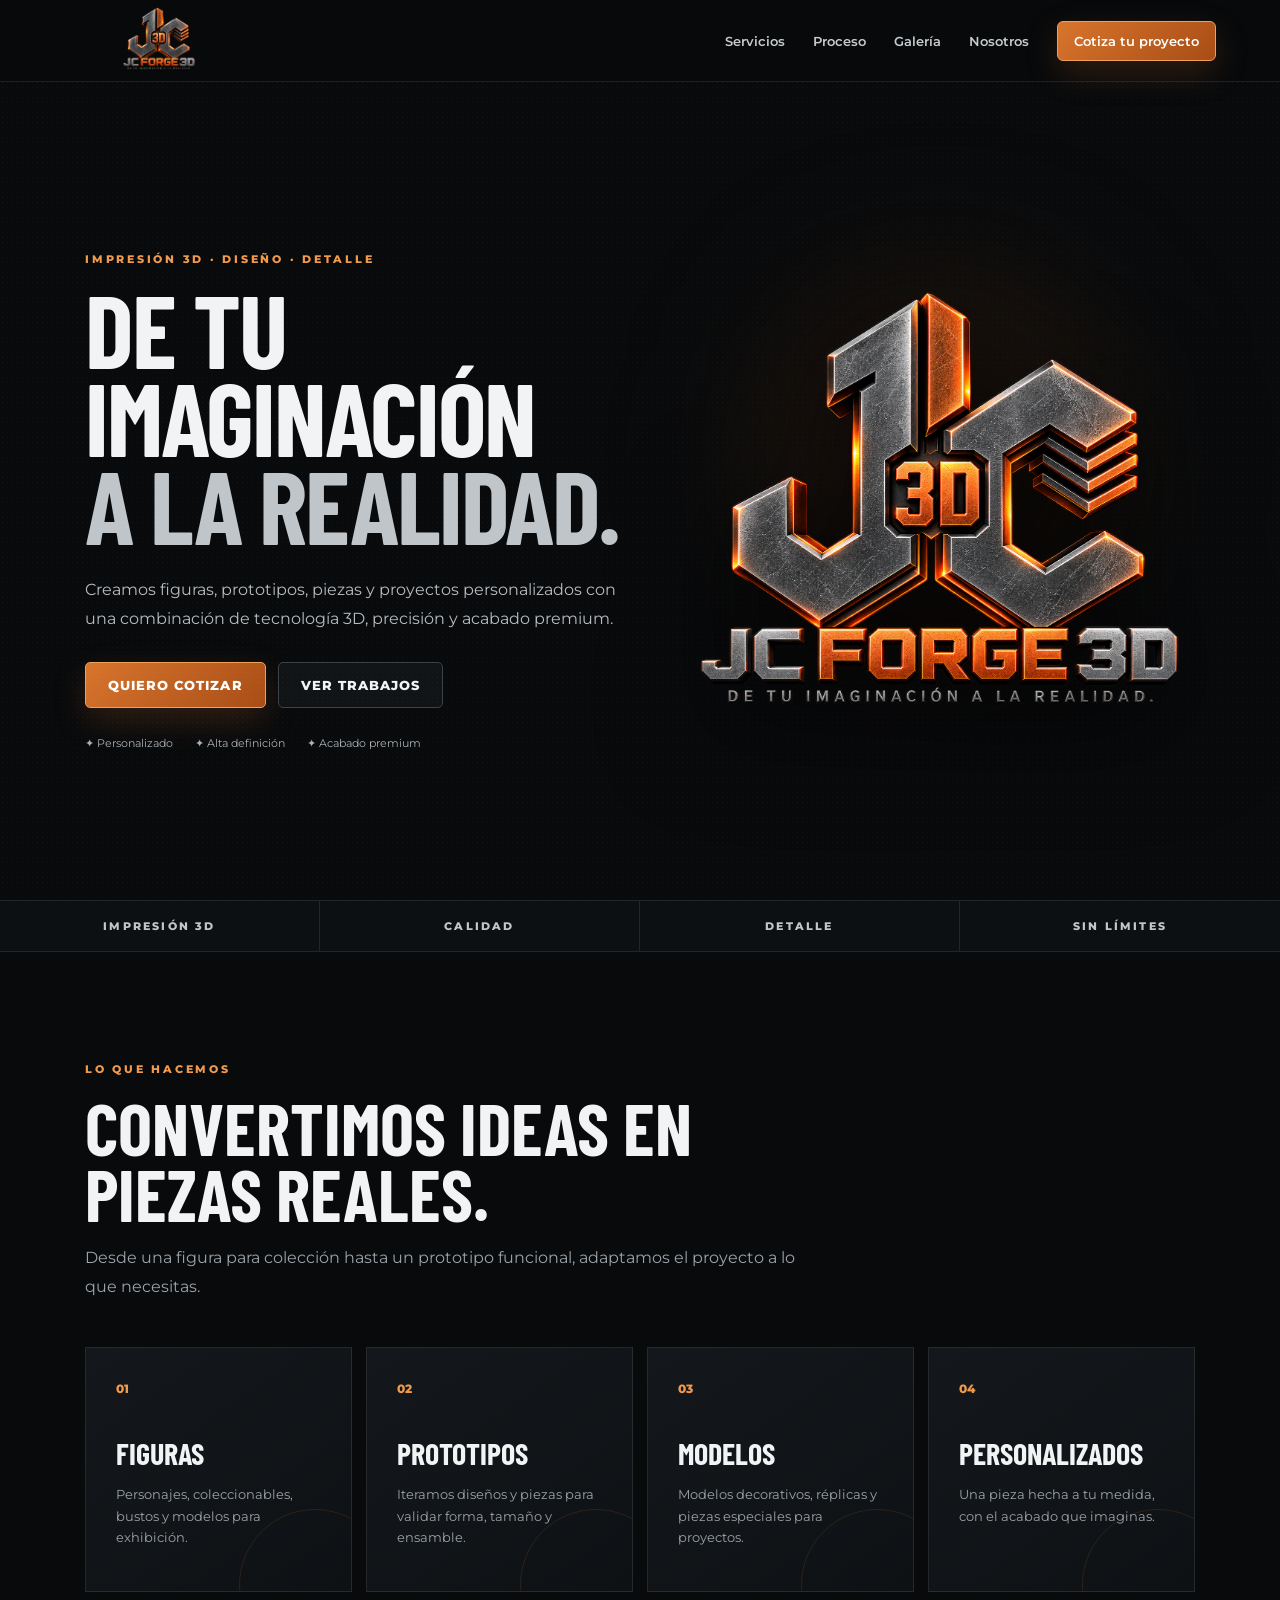
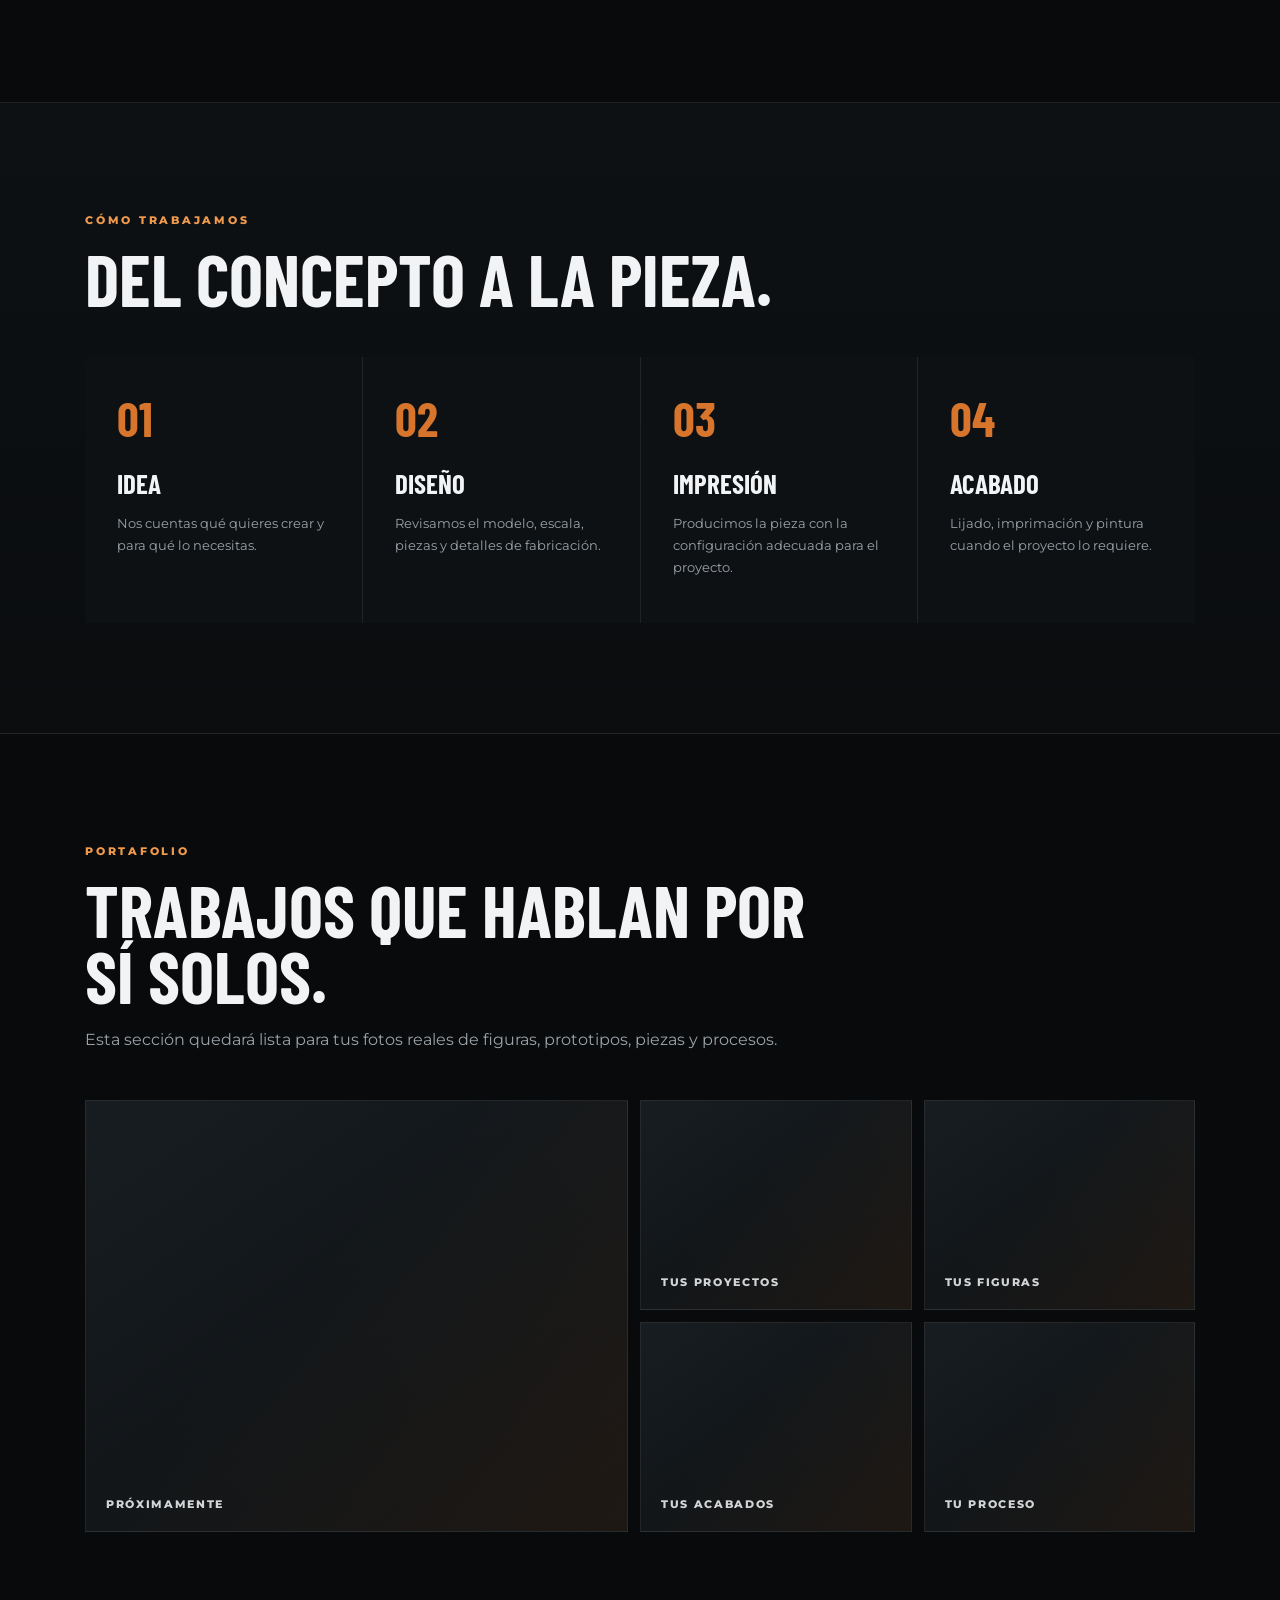
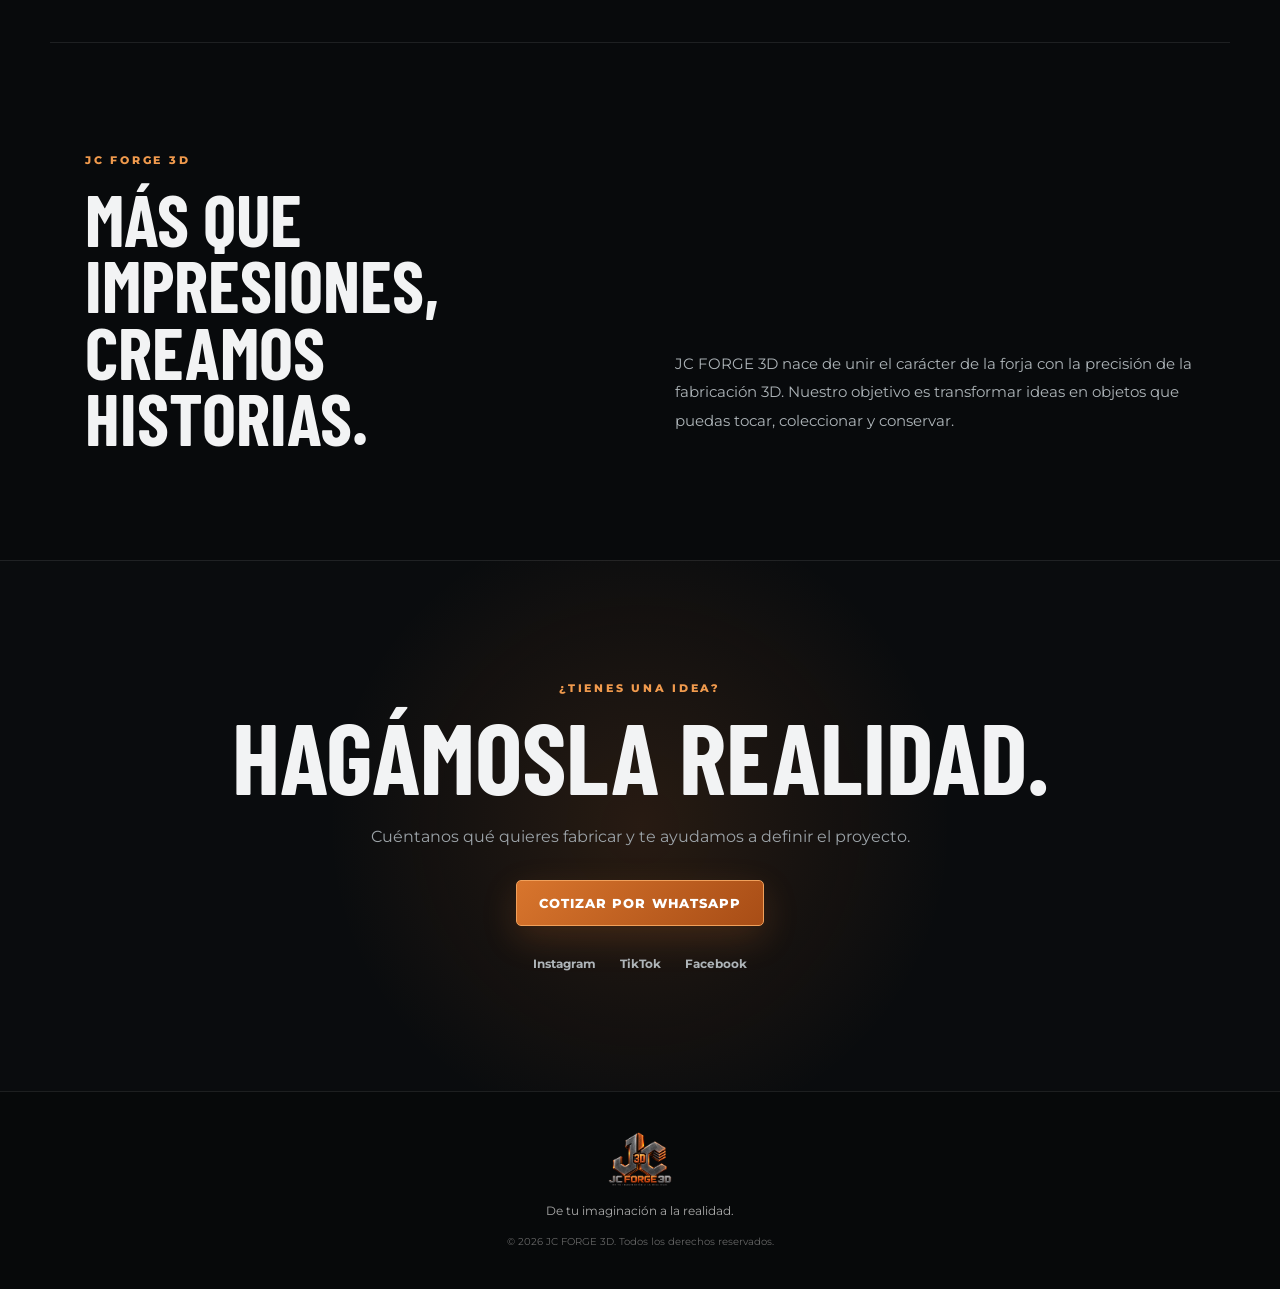
==== index.html @ 0292ce36 "Add files via upload" ====
<!doctype html>
<html lang="es">
<head>
  <meta charset="utf-8">
  <meta name="viewport" content="width=device-width, initial-scale=1">
  <meta name="description" content="JC FORGE 3D — De tu imaginación a la realidad. Impresión 3D, figuras, prototipos y piezas personalizadas.">
  <meta name="theme-color" content="#0b0d0f">
  <title>JC FORGE 3D | De tu imaginación a la realidad</title>
  <link rel="icon" href="assets/logo.png">
  <link rel="stylesheet" href="styles.css">
</head>
<body>
  <header class="nav">
    <a class="brand" href="#inicio" aria-label="JC FORGE 3D">
      <img src="assets/logo.png" alt="JC FORGE 3D">
    </a>
    <button class="menu" aria-label="Abrir menú">☰</button>
    <nav>
      <a href="#servicios">Servicios</a>
      <a href="#proceso">Proceso</a>
      <a href="#galeria">Galería</a>
      <a href="#nosotros">Nosotros</a>
      <a class="nav-cta" href="#contacto">Cotiza tu proyecto</a>
    </nav>
  </header>

  <main id="inicio">
    <section class="hero">
      <div class="hero-copy">
        <p class="eyebrow">IMPRESIÓN 3D · DISEÑO · DETALLE</p>
        <h1>De tu imaginación<br><span>a la realidad.</span></h1>
        <p class="lead">Creamos figuras, prototipos, piezas y proyectos personalizados con una combinación de tecnología 3D, precisión y acabado premium.</p>
        <div class="actions">
          <a class="btn primary" href="#contacto">Quiero cotizar</a>
          <a class="btn ghost" href="#galeria">Ver trabajos</a>
        </div>
        <div class="hero-points">
          <span>✦ Personalizado</span>
          <span>✦ Alta definición</span>
          <span>✦ Acabado premium</span>
        </div>
      </div>
      <div class="hero-mark">
        <div class="glow"></div>
        <img src="assets/logo.png" alt="Emblema JC FORGE 3D">
      </div>
    </section>

    <section class="strip">
      <div>IMPRESIÓN 3D</div><div>CALIDAD</div><div>DETALLE</div><div>SIN LÍMITES</div>
    </section>

    <section id="servicios" class="section">
      <div class="section-head">
        <p class="eyebrow">LO QUE HACEMOS</p>
        <h2>Convertimos ideas en piezas reales.</h2>
        <p>Desde una figura para colección hasta un prototipo funcional, adaptamos el proyecto a lo que necesitas.</p>
      </div>
      <div class="cards">
        <article class="card"><span class="num">01</span><h3>Figuras</h3><p>Personajes, coleccionables, bustos y modelos para exhibición.</p></article>
        <article class="card"><span class="num">02</span><h3>Prototipos</h3><p>Iteramos diseños y piezas para validar forma, tamaño y ensamble.</p></article>
        <article class="card"><span class="num">03</span><h3>Modelos</h3><p>Modelos decorativos, réplicas y piezas especiales para proyectos.</p></article>
        <article class="card"><span class="num">04</span><h3>Personalizados</h3><p>Una pieza hecha a tu medida, con el acabado que imaginas.</p></article>
      </div>
    </section>

    <section id="proceso" class="section dark">
      <div class="section-head">
        <p class="eyebrow">CÓMO TRABAJAMOS</p>
        <h2>Del concepto a la pieza.</h2>
      </div>
      <div class="steps">
        <div class="step"><b>01</b><h3>Idea</h3><p>Nos cuentas qué quieres crear y para qué lo necesitas.</p></div>
        <div class="step"><b>02</b><h3>Diseño</h3><p>Revisamos el modelo, escala, piezas y detalles de fabricación.</p></div>
        <div class="step"><b>03</b><h3>Impresión</h3><p>Producimos la pieza con la configuración adecuada para el proyecto.</p></div>
        <div class="step"><b>04</b><h3>Acabado</h3><p>Lijado, imprimación y pintura cuando el proyecto lo requiere.</p></div>
      </div>
    </section>

    <section id="galeria" class="section">
      <div class="section-head">
        <p class="eyebrow">PORTAFOLIO</p>
        <h2>Trabajos que hablan por sí solos.</h2>
        <p>Esta sección quedará lista para tus fotos reales de figuras, prototipos, piezas y procesos.</p>
      </div>
      <div class="gallery">
        <div class="gallery-item big"><span>PRÓXIMAMENTE</span></div>
        <div class="gallery-item"><span>TUS PROYECTOS</span></div>
        <div class="gallery-item"><span>TUS FIGURAS</span></div>
        <div class="gallery-item"><span>TUS ACABADOS</span></div>
        <div class="gallery-item"><span>TU PROCESO</span></div>
      </div>
    </section>

    <section id="nosotros" class="section about">
      <div>
        <p class="eyebrow">JC FORGE 3D</p>
        <h2>Más que impresiones,<br>creamos historias.</h2>
      </div>
      <p>JC FORGE 3D nace de unir el carácter de la forja con la precisión de la fabricación 3D. Nuestro objetivo es transformar ideas en objetos que puedas tocar, coleccionar y conservar.</p>
    </section>

    <section id="contacto" class="cta">
      <p class="eyebrow">¿TIENES UNA IDEA?</p>
      <h2>Hagámosla realidad.</h2>
      <p>Cuéntanos qué quieres fabricar y te ayudamos a definir el proyecto.</p>
      <a class="btn primary" href="https://wa.me/57XXXXXXXXXX?text=Hola%20JC%20FORGE%203D,%20quiero%20cotizar%20un%20proyecto." target="_blank" rel="noopener">Cotizar por WhatsApp</a>
      <div class="socials">
        <a href="#" aria-label="Instagram">Instagram</a>
        <a href="#" aria-label="TikTok">TikTok</a>
        <a href="#" aria-label="Facebook">Facebook</a>
      </div>
    </section>
  </main>

  <footer>
    <img src="assets/logo.png" alt="JC FORGE 3D">
    <p>De tu imaginación a la realidad.</p>
    <small>© 2026 JC FORGE 3D. Todos los derechos reservados.</small>
  </footer>

  <script src="script.js"></script>
</body>
</html>
---- styles.css ----
@import url('https://fonts.googleapis.com/css2?family=Barlow+Condensed:wght@500;600;700&family=Montserrat:wght@400;500;600;700;800&display=swap');

:root{
  --bg:#080a0c; --panel:#101316; --panel2:#15191d; --text:#f2f3f4;
  --muted:#9ca3a8; --copper:#d8752d; --copper2:#f09a4d; --silver:#bfc5c9;
  --line:rgba(255,255,255,.09); --max:1180px;
}
*{box-sizing:border-box} html{scroll-behavior:smooth}
body{margin:0;background:var(--bg);color:var(--text);font-family:Montserrat,Arial,sans-serif}
body:before{content:"";position:fixed;inset:0;pointer-events:none;opacity:.035;background-image:radial-gradient(#fff .6px,transparent .6px);background-size:5px 5px}
a{color:inherit;text-decoration:none}
.nav{height:82px;display:flex;align-items:center;justify-content:space-between;padding:0 5vw;border-bottom:1px solid var(--line);background:rgba(8,10,12,.82);backdrop-filter:blur(14px);position:sticky;top:0;z-index:10}
.brand img{width:190px;height:64px;object-fit:contain}
.nav nav{display:flex;align-items:center;gap:28px;font-size:13px;font-weight:600}
.nav nav a:not(.nav-cta){color:#c7cbce}.nav nav a:hover{color:#fff}
.nav-cta,.btn.primary{background:linear-gradient(135deg,var(--copper),#a84d16);border:1px solid #f0a05b;color:#fff;box-shadow:0 12px 35px rgba(216,117,45,.2)}
.nav-cta{padding:11px 16px;border-radius:6px}
.menu{display:none;background:none;border:0;color:#fff;font-size:25px}

.hero{min-height:calc(100vh - 82px);max-width:var(--max);margin:auto;padding:90px 35px 70px;display:grid;grid-template-columns:1.05fr .95fr;align-items:center;gap:35px}
.eyebrow{font-size:11px;letter-spacing:.25em;font-weight:800;color:var(--copper2);margin:0 0 18px}
h1,h2,h3{font-family:"Barlow Condensed",Arial,sans-serif;text-transform:uppercase;margin:0}
h1{font-size:clamp(60px,8vw,108px);line-height:.86;letter-spacing:-.02em}
h1 span{color:var(--silver)}
.lead{color:#b6bdc1;line-height:1.8;max-width:650px;margin:28px 0}
.actions{display:flex;gap:12px;flex-wrap:wrap}.btn{display:inline-flex;align-items:center;justify-content:center;padding:14px 22px;border-radius:5px;font-size:13px;font-weight:800;text-transform:uppercase;letter-spacing:.08em}
.btn.ghost{border:1px solid #3b4247;background:#111417}.btn.ghost:hover{border-color:#777}
.hero-points{display:flex;gap:22px;flex-wrap:wrap;color:#aab0b4;font-size:11px;margin-top:28px}
.hero-mark{display:flex;justify-content:center;position:relative}.hero-mark img{width:min(520px,100%);filter:drop-shadow(0 25px 55px rgba(0,0,0,.8));position:relative;z-index:1}.glow{position:absolute;width:330px;height:330px;background:rgba(216,117,45,.15);filter:blur(90px);border-radius:50%}

.strip{border-top:1px solid var(--line);border-bottom:1px solid var(--line);display:grid;grid-template-columns:repeat(4,1fr);background:#0d1012}
.strip div{text-align:center;padding:18px 8px;font-size:11px;letter-spacing:.2em;font-weight:800;color:#c1c6c9;border-right:1px solid var(--line)}.strip div:last-child{border:0}

.section{max-width:var(--max);margin:auto;padding:110px 35px}.section.dark{max-width:none;background:linear-gradient(180deg,#0e1114,#0a0c0e);border-top:1px solid var(--line);border-bottom:1px solid var(--line);padding-left:max(35px,calc((100vw - 1110px)/2));padding-right:max(35px,calc((100vw - 1110px)/2))}
.section-head{max-width:720px;margin-bottom:45px}.section-head h2,.about h2{font-size:clamp(44px,6vw,72px);line-height:.92}.section-head>p:last-child{color:var(--muted);line-height:1.8;margin-top:18px}
.cards{display:grid;grid-template-columns:repeat(4,1fr);gap:14px}.card{background:linear-gradient(145deg,#14181c,#0e1114);border:1px solid var(--line);padding:30px;min-height:220px;position:relative;overflow:hidden}.card:after{content:"";position:absolute;right:-40px;bottom:-70px;width:150px;height:150px;border-radius:50%;border:1px solid rgba(216,117,45,.15)}.num{color:var(--copper2);font-size:12px;font-weight:800}.card h3{font-size:30px;margin:38px 0 10px}.card p{color:var(--muted);line-height:1.65;font-size:13px}

.steps{display:grid;grid-template-columns:repeat(4,1fr);gap:1px;background:var(--line)}.step{background:#0e1114;padding:32px;min-height:220px}.step b{font-family:"Barlow Condensed";font-size:48px;color:var(--copper)}.step h3{font-size:27px;margin:20px 0 8px}.step p{color:var(--muted);font-size:13px;line-height:1.7}

.gallery{display:grid;grid-template-columns:2fr 1fr 1fr;grid-auto-rows:210px;gap:12px}.gallery-item{background:linear-gradient(145deg,#181d21,#0c0f11);border:1px solid var(--line);display:flex;align-items:flex-end;padding:20px;position:relative;overflow:hidden}.gallery-item:before{content:"";position:absolute;inset:0;background:linear-gradient(135deg,transparent 40%,rgba(216,117,45,.09));}.gallery-item span{position:relative;font-size:11px;font-weight:800;letter-spacing:.15em;color:#d1d5d7}.gallery-item.big{grid-row:span 2}

.about{display:grid;grid-template-columns:1fr 1fr;gap:70px;align-items:end;border-top:1px solid var(--line)}.about>p{color:#adb4b8;line-height:1.9;font-size:15px}

.cta{text-align:center;padding:120px 25px;background:radial-gradient(circle at center,rgba(216,117,45,.14),transparent 45%),#0a0c0e;border-top:1px solid var(--line)}.cta h2{font-size:clamp(60px,8vw,100px);line-height:.85}.cta>p:not(.eyebrow){color:var(--muted);margin:25px auto 30px;max-width:620px;line-height:1.7}.socials{display:flex;justify-content:center;gap:24px;margin-top:30px;color:#aeb4b8;font-size:12px;font-weight:700}.socials a:hover{color:var(--copper2)}

footer{padding:40px 25px;text-align:center;border-top:1px solid var(--line);background:#07090a}footer img{width:180px;height:55px;object-fit:contain}footer p{color:#aaa;font-size:12px}footer small{color:#666;font-size:10px}

@media(max-width:850px){
  .nav{height:70px}.brand img{width:155px}.menu{display:block}.nav nav{display:none;position:absolute;top:70px;left:0;right:0;padding:20px;background:#0b0d0f;flex-direction:column;border-bottom:1px solid var(--line)}.nav nav.open{display:flex}
  .hero{grid-template-columns:1fr;padding-top:65px}.hero-mark{order:-1}.hero-mark img{width:320px}
  .cards,.steps{grid-template-columns:1fr 1fr}.gallery{grid-template-columns:1fr 1fr}.gallery-item.big{grid-row:span 1}
  .about{grid-template-columns:1fr;gap:30px}
}
@media(max-width:520px){
  .hero,.section{padding-left:20px;padding-right:20px}.hero{padding-top:45px}.hero-mark img{width:250px}h1{font-size:57px}.cards,.steps,.gallery{grid-template-columns:1fr}.strip{grid-template-columns:1fr 1fr}.strip div:nth-child(2){border-right:0}.strip div:nth-child(3),.strip div:nth-child(4){border-top:1px solid var(--line)}.gallery{grid-auto-rows:170px}
}
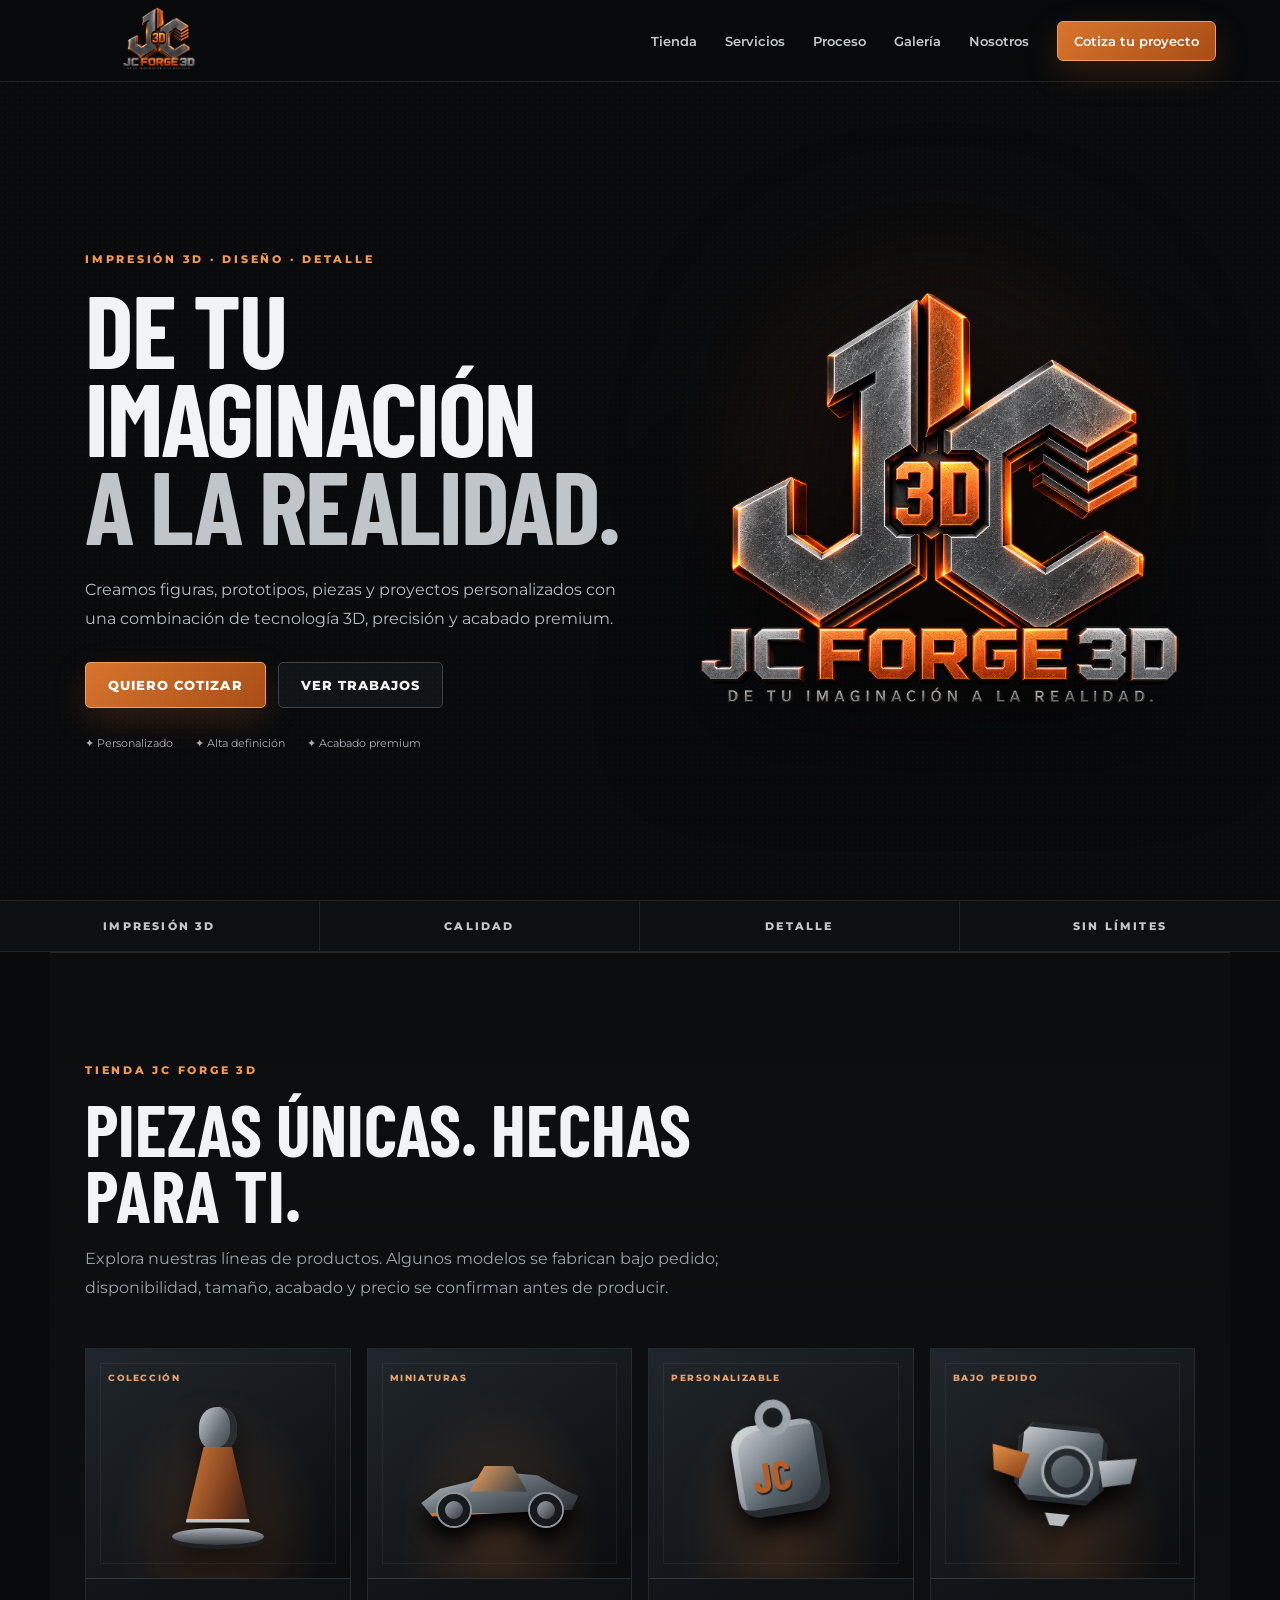
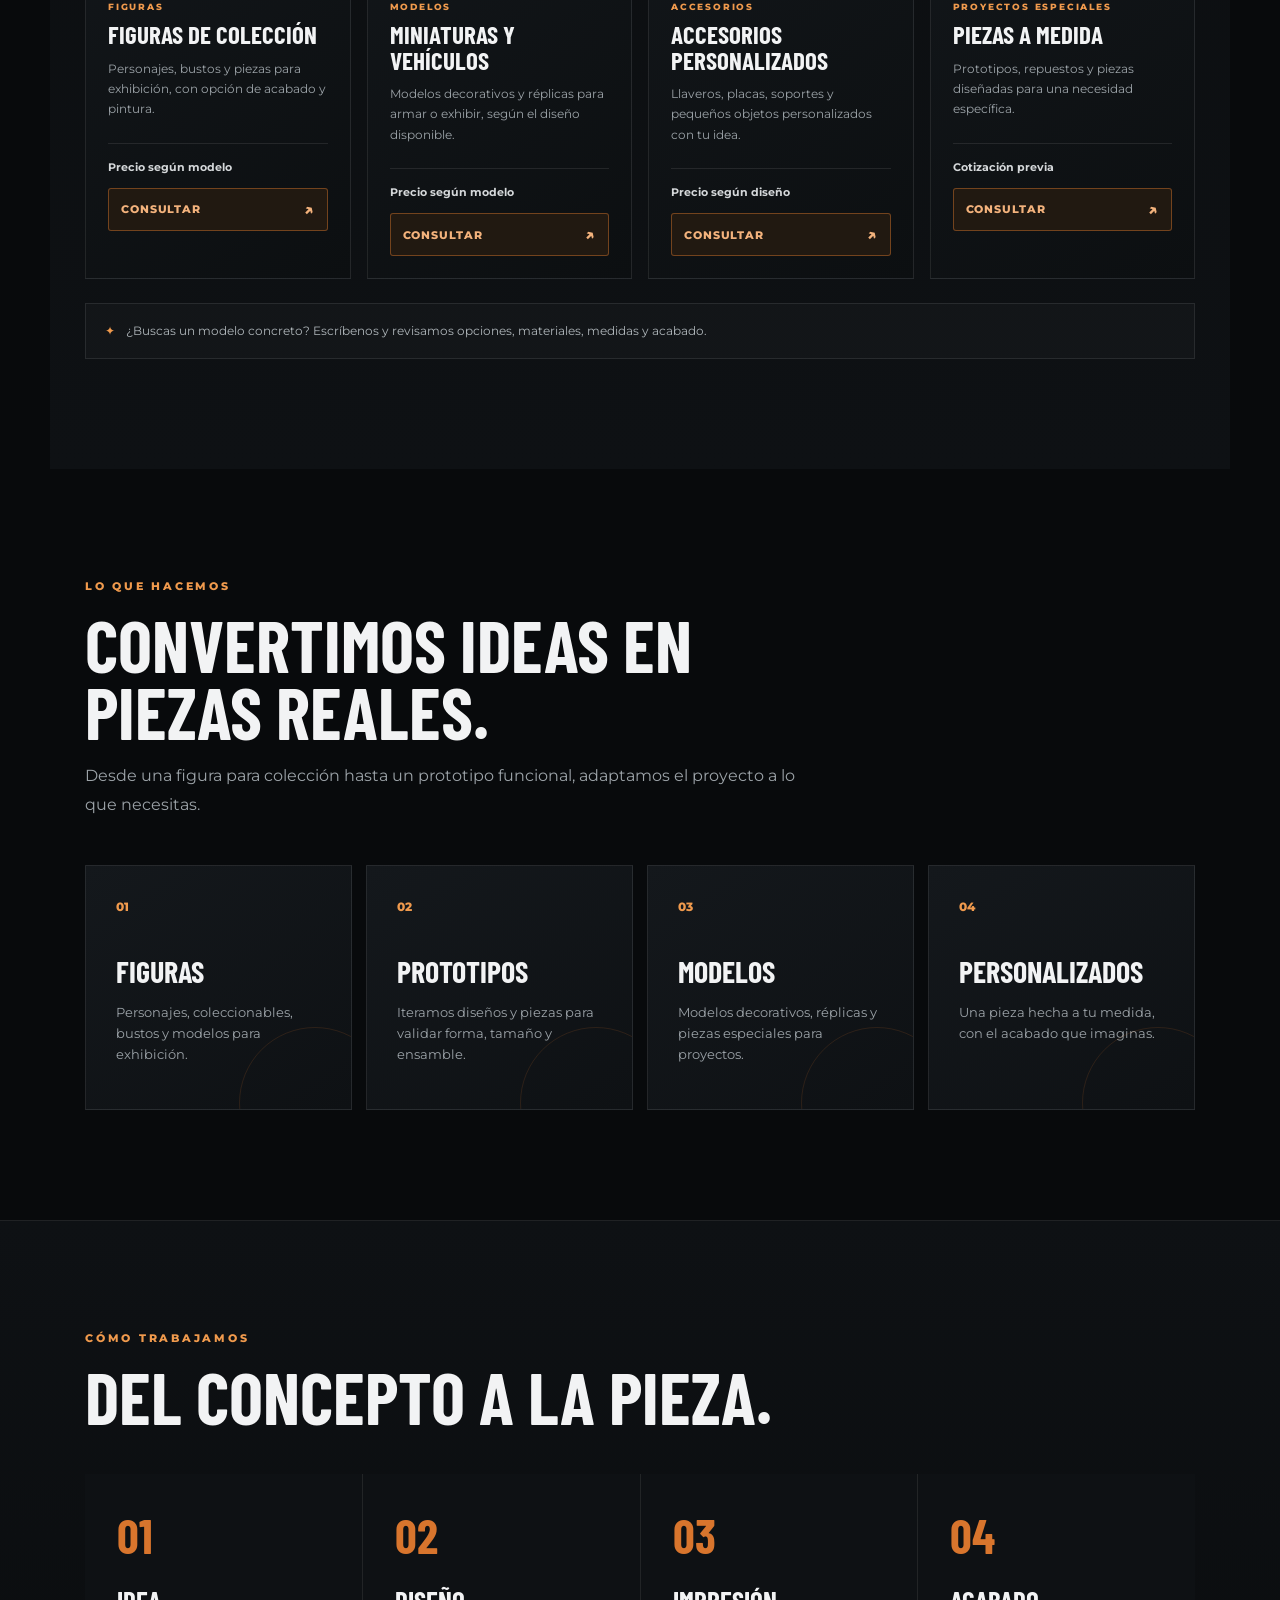
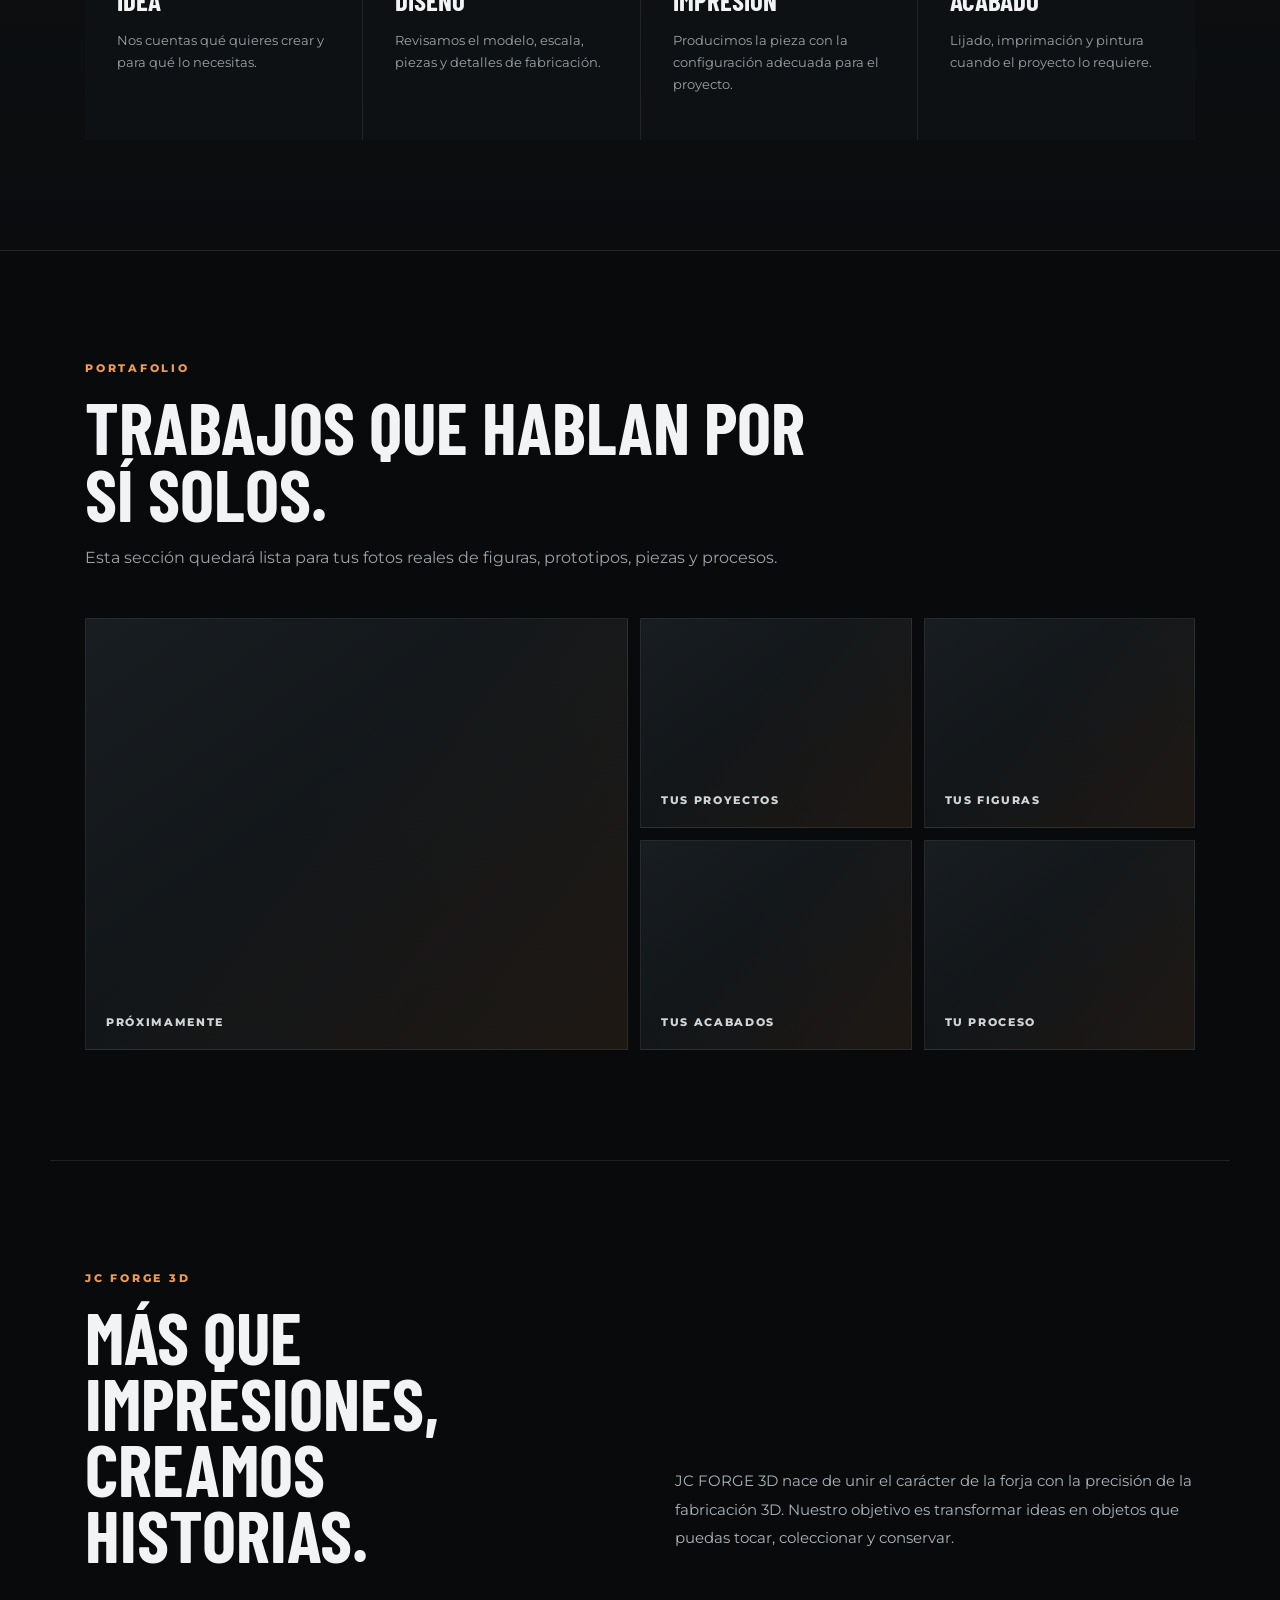
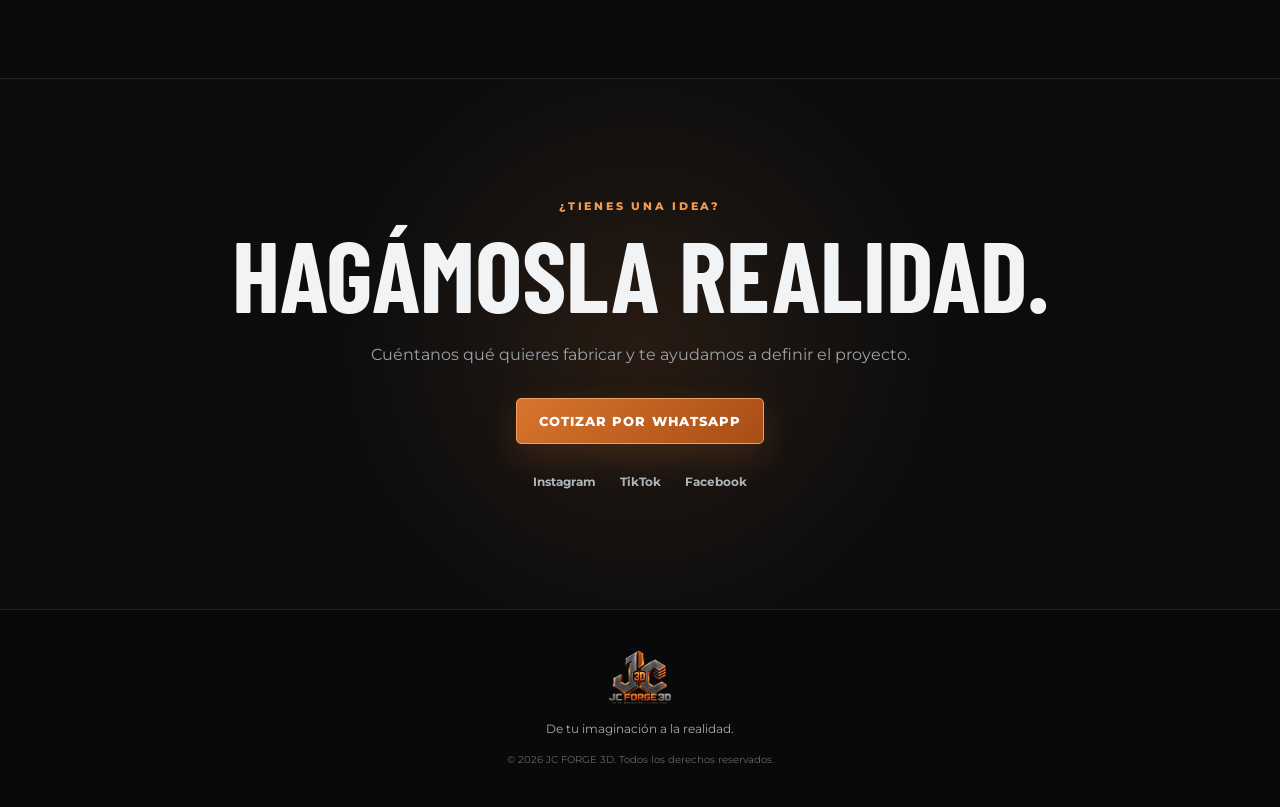
==== commit 98886839: "Add files via upload" ====
--- a/index.html
+++ b/index.html
@@ -16,6 +16,7 @@
     </a>
     <button class="menu" aria-label="Abrir menú">☰</button>
     <nav>
+      <a href="#tienda">Tienda</a>
       <a href="#servicios">Servicios</a>
       <a href="#proceso">Proceso</a>
       <a href="#galeria">Galería</a>
@@ -48,6 +49,33 @@
 
     <section class="strip">
       <div>IMPRESIÓN 3D</div><div>CALIDAD</div><div>DETALLE</div><div>SIN LÍMITES</div>
+    </section>
+
+    <section id="tienda" class="section shop-section">
+      <div class="section-head">
+        <p class="eyebrow">TIENDA JC FORGE 3D</p>
+        <h2>Piezas únicas. Hechas para ti.</h2>
+        <p>Explora nuestras líneas de productos. Algunos modelos se fabrican bajo pedido; disponibilidad, tamaño, acabado y precio se confirman antes de producir.</p>
+      </div>
+      <div class="shop-grid">
+        <article class="product-card">
+          <div class="product-art art-figure" role="img" aria-label="Ilustración decorativa de una figura coleccionable"><span class="art-tag">COLECCIÓN</span><div class="figure-shape"><i></i></div></div>
+          <div class="product-info"><p class="product-category">FIGURAS</p><h3>Figuras de colección</h3><p>Personajes, bustos y piezas para exhibición, con opción de acabado y pintura.</p><div class="product-bottom"><span class="price-label">Precio según modelo</span><a class="product-cta" href="#contacto" data-product="Figuras de colección">Consultar <span>↗</span></a></div></div>
+        </article>
+        <article class="product-card">
+          <div class="product-art art-vehicle" role="img" aria-label="Ilustración decorativa de una miniatura de vehículo"><span class="art-tag">MINIATURAS</span><div class="vehicle-shape"><i></i><b></b></div></div>
+          <div class="product-info"><p class="product-category">MODELOS</p><h3>Miniaturas y vehículos</h3><p>Modelos decorativos y réplicas para armar o exhibir, según el diseño disponible.</p><div class="product-bottom"><span class="price-label">Precio según modelo</span><a class="product-cta" href="#contacto" data-product="Miniaturas y vehículos">Consultar <span>↗</span></a></div></div>
+        </article>
+        <article class="product-card">
+          <div class="product-art art-accessory" role="img" aria-label="Ilustración decorativa de accesorios impresos en 3D"><span class="art-tag">PERSONALIZABLE</span><div class="accessory-shape"><i></i><b></b></div></div>
+          <div class="product-info"><p class="product-category">ACCESORIOS</p><h3>Accesorios personalizados</h3><p>Llaveros, placas, soportes y pequeños objetos personalizados con tu idea.</p><div class="product-bottom"><span class="price-label">Precio según diseño</span><a class="product-cta" href="#contacto" data-product="Accesorios personalizados">Consultar <span>↗</span></a></div></div>
+        </article>
+        <article class="product-card">
+          <div class="product-art art-custom" role="img" aria-label="Ilustración decorativa de una pieza técnica impresa en 3D"><span class="art-tag">BAJO PEDIDO</span><div class="custom-shape"><i></i><b></b><em></em></div></div>
+          <div class="product-info"><p class="product-category">PROYECTOS ESPECIALES</p><h3>Piezas a medida</h3><p>Prototipos, repuestos y piezas diseñadas para una necesidad específica.</p><div class="product-bottom"><span class="price-label">Cotización previa</span><a class="product-cta" href="#contacto" data-product="Piezas a medida">Consultar <span>↗</span></a></div></div>
+        </article>
+      </div>
+      <p class="shop-note"><span>✦</span> ¿Buscas un modelo concreto? Escríbenos y revisamos opciones, materiales, medidas y acabado.</p>
     </section>
 
     <section id="servicios" class="section">
@@ -104,7 +132,7 @@
       <p class="eyebrow">¿TIENES UNA IDEA?</p>
       <h2>Hagámosla realidad.</h2>
       <p>Cuéntanos qué quieres fabricar y te ayudamos a definir el proyecto.</p>
-      <a class="btn primary" href="https://wa.me/57XXXXXXXXXX?text=Hola%20JC%20FORGE%203D,%20quiero%20cotizar%20un%20proyecto." target="_blank" rel="noopener">Cotizar por WhatsApp</a>
+      <a class="btn primary" href="https://wa.me/57XXXXXXXXXX?text=Hola%20JC%20FORGE%203D,%20quiero%20cotizar%20un%20proyecto." target="_blank" rel="noopener" id="whatsapp-main">Cotizar por WhatsApp</a>
       <div class="socials">
         <a href="#" aria-label="Instagram">Instagram</a>
         <a href="#" aria-label="TikTok">TikTok</a>
--- a/styles.css
+++ b/styles.css
@@ -48,9 +48,51 @@
 @media(max-width:850px){
   .nav{height:70px}.brand img{width:155px}.menu{display:block}.nav nav{display:none;position:absolute;top:70px;left:0;right:0;padding:20px;background:#0b0d0f;flex-direction:column;border-bottom:1px solid var(--line)}.nav nav.open{display:flex}
   .hero{grid-template-columns:1fr;padding-top:65px}.hero-mark{order:-1}.hero-mark img{width:320px}
-  .cards,.steps{grid-template-columns:1fr 1fr}.gallery{grid-template-columns:1fr 1fr}.gallery-item.big{grid-row:span 1}
+  .cards,.steps{grid-template-columns:1fr 1fr}.shop-grid{grid-template-columns:1fr 1fr}.gallery{grid-template-columns:1fr 1fr}.gallery-item.big{grid-row:span 1}
   .about{grid-template-columns:1fr;gap:30px}
 }
 @media(max-width:520px){
-  .hero,.section{padding-left:20px;padding-right:20px}.hero{padding-top:45px}.hero-mark img{width:250px}h1{font-size:57px}.cards,.steps,.gallery{grid-template-columns:1fr}.strip{grid-template-columns:1fr 1fr}.strip div:nth-child(2){border-right:0}.strip div:nth-child(3),.strip div:nth-child(4){border-top:1px solid var(--line)}.gallery{grid-auto-rows:170px}
+  .hero,.section{padding-left:20px;padding-right:20px}.hero{padding-top:45px}.hero-mark img{width:250px}h1{font-size:57px}.cards,.steps,.shop-grid,.gallery{grid-template-columns:1fr}.product-art{height:220px}.strip{grid-template-columns:1fr 1fr}.strip div:nth-child(2){border-right:0}.strip div:nth-child(3),.strip div:nth-child(4){border-top:1px solid var(--line)}.gallery{grid-auto-rows:170px}
 }
+
+
+/* Tienda / catálogo de productos */
+.shop-section{border-top:1px solid var(--line);background:linear-gradient(180deg,#0b0d0f,#0e1114)}
+.shop-grid{display:grid;grid-template-columns:repeat(4,minmax(0,1fr));gap:16px}
+.product-card{border:1px solid var(--line);background:linear-gradient(145deg,#14181c,#0c0f11);min-width:0;overflow:hidden;transition:transform .2s ease,border-color .2s ease,box-shadow .2s ease}
+.product-card:hover{transform:translateY(-5px);border-color:rgba(216,117,45,.6);box-shadow:0 18px 45px rgba(0,0,0,.25)}
+.product-art{height:230px;position:relative;overflow:hidden;background:radial-gradient(ellipse at 50% 80%,rgba(216,117,45,.19),transparent 55%),linear-gradient(145deg,#20262b,#0a0c0e);display:flex;align-items:center;justify-content:center;border-bottom:1px solid var(--line)}
+.product-art:after{content:"";position:absolute;inset:14px;border:1px solid rgba(255,255,255,.06);pointer-events:none}
+.art-tag{position:absolute;z-index:3;top:23px;left:22px;font-size:9px;letter-spacing:.18em;color:#e5a16e;font-weight:800}
+.product-info{padding:22px}
+.product-category{color:var(--copper2);font-size:9px;font-weight:800;letter-spacing:.2em;margin:0 0 10px}
+.product-info h3{font-size:25px;line-height:1.02;margin-bottom:11px}
+.product-info>p:not(.product-category){font-size:12px;color:var(--muted);line-height:1.7;min-height:62px;margin:0}
+.product-bottom{display:flex;flex-direction:column;gap:14px;margin-top:22px;padding-top:16px;border-top:1px solid var(--line)}
+.price-label{color:#d5d8da;font-size:11px;font-weight:700}
+.product-cta{display:flex;align-items:center;justify-content:space-between;background:#211911;color:#f3b27c;border:1px solid rgba(216,117,45,.45);padding:11px 12px;font-size:11px;font-weight:800;letter-spacing:.08em;text-transform:uppercase;border-radius:3px}
+.product-cta span{font-size:16px}.product-cta:hover{background:#3a2415;color:#fff}
+.shop-note{margin:24px 0 0;padding:17px 19px;border:1px solid var(--line);background:rgba(255,255,255,.02);color:#aeb5b9;font-size:12px;line-height:1.7}.shop-note span{color:var(--copper2);margin-right:8px}
+/* Decorative illustrative forms: temporary until real product photography is added */
+.figure-shape{height:138px;width:92px;position:relative;filter:drop-shadow(0 15px 15px rgba(0,0,0,.7));transform:translateY(12px)}
+.figure-shape:before{content:"";position:absolute;top:0;left:27px;width:38px;height:43px;border-radius:46% 46% 40% 40%;background:linear-gradient(120deg,#c9cdd0,#646d74 55%,#343a40);box-shadow:inset -7px -2px 0 #272d31}
+.figure-shape:after{content:"";position:absolute;top:40px;left:14px;width:64px;height:72px;clip-path:polygon(28% 0,72% 0,100% 100%,0 100%);background:linear-gradient(110deg,#d67c39,#793d1d 64%,#312017);border-bottom:4px solid #c0c5c8}
+.figure-shape i{position:absolute;z-index:1;bottom:0;left:0;width:92px;height:17px;border-radius:50%;background:linear-gradient(#aab0b5,#34393e);box-shadow:0 4px 0 #1c2023}
+.vehicle-shape{position:relative;width:170px;height:80px;transform:translateY(28px);filter:drop-shadow(0 14px 10px #000)}
+.vehicle-shape:before{content:"";position:absolute;left:7px;right:6px;top:20px;height:41px;clip-path:polygon(0 70%,12% 38%,31% 22%,45% 0,74% 8%,89% 37%,100% 55%,96% 85%,7% 100%);background:linear-gradient(160deg,#d5d8da,#6a747b 42%,#23282c);border-bottom:4px solid #cc7130}
+.vehicle-shape:after{content:"";position:absolute;left:55px;top:14px;width:58px;height:26px;clip-path:polygon(27% 0,75% 3%,100% 100%,0 100%);background:linear-gradient(130deg,#f0a45f,#333c43)}
+.vehicle-shape i,.vehicle-shape b{position:absolute;z-index:1;bottom:6px;width:32px;height:32px;border:7px solid #16191b;border-radius:50%;background:linear-gradient(135deg,#9ca3a8,#33383d);box-shadow:0 0 0 2px #8e969c}
+.vehicle-shape i{left:24px}.vehicle-shape b{right:22px}
+.accessory-shape{position:relative;width:145px;height:130px;filter:drop-shadow(0 14px 12px #000);transform:rotate(-9deg)}
+.accessory-shape:before{content:"";position:absolute;left:26px;top:23px;width:92px;height:92px;border-radius:22px;background:linear-gradient(140deg,#d2d7da,#555f67 60%,#252b30);box-shadow:inset -8px -8px 0 #252a2e,inset 6px 6px 0 rgba(255,255,255,.24)}
+.accessory-shape:after{content:"JC";position:absolute;left:43px;top:49px;font-family:'Barlow Condensed',sans-serif;font-size:42px;font-weight:700;color:#b65e28;text-shadow:1px 2px #1a1d1f}
+.accessory-shape i{position:absolute;z-index:1;left:54px;top:0;width:36px;height:36px;border:8px solid #9da5aa;border-radius:50%;background:#171b1e}
+.custom-shape{width:150px;height:125px;position:relative;filter:drop-shadow(0 15px 12px #000);transform:rotate(6deg)}
+.custom-shape:before{content:"";position:absolute;left:29px;top:24px;width:90px;height:78px;background:linear-gradient(140deg,#d4d8db,#545e65 55%,#252b30);clip-path:polygon(15% 0,85% 0,100% 22%,100% 78%,82% 100%,18% 100%,0 78%,0 22%);box-shadow:inset 0 0 0 5px #252a2e}
+.custom-shape:after{content:"";position:absolute;left:58px;top:47px;width:32px;height:32px;border:7px solid #242a2e;border-radius:50%;box-shadow:0 0 0 3px #a8afb4}
+.custom-shape i{position:absolute;left:4px;top:50px;width:38px;height:32px;background:linear-gradient(145deg,#e89147,#813c16);clip-path:polygon(0 0,100% 20%,82% 100%,10% 80%)}
+.custom-shape b{position:absolute;right:1px;top:50px;width:38px;height:32px;background:linear-gradient(145deg,#d4d8db,#566169);clip-path:polygon(0 20%,100% 0,90% 80%,18% 100%)}
+.custom-shape em{position:absolute;left:63px;bottom:0;width:25px;height:12px;background:#b6bdc1;clip-path:polygon(0 0,100% 0,76% 100%,24% 100%)}
+
+@media(max-width:850px){.shop-grid{grid-template-columns:1fr 1fr}}
+@media(max-width:520px){.shop-grid{grid-template-columns:1fr}}
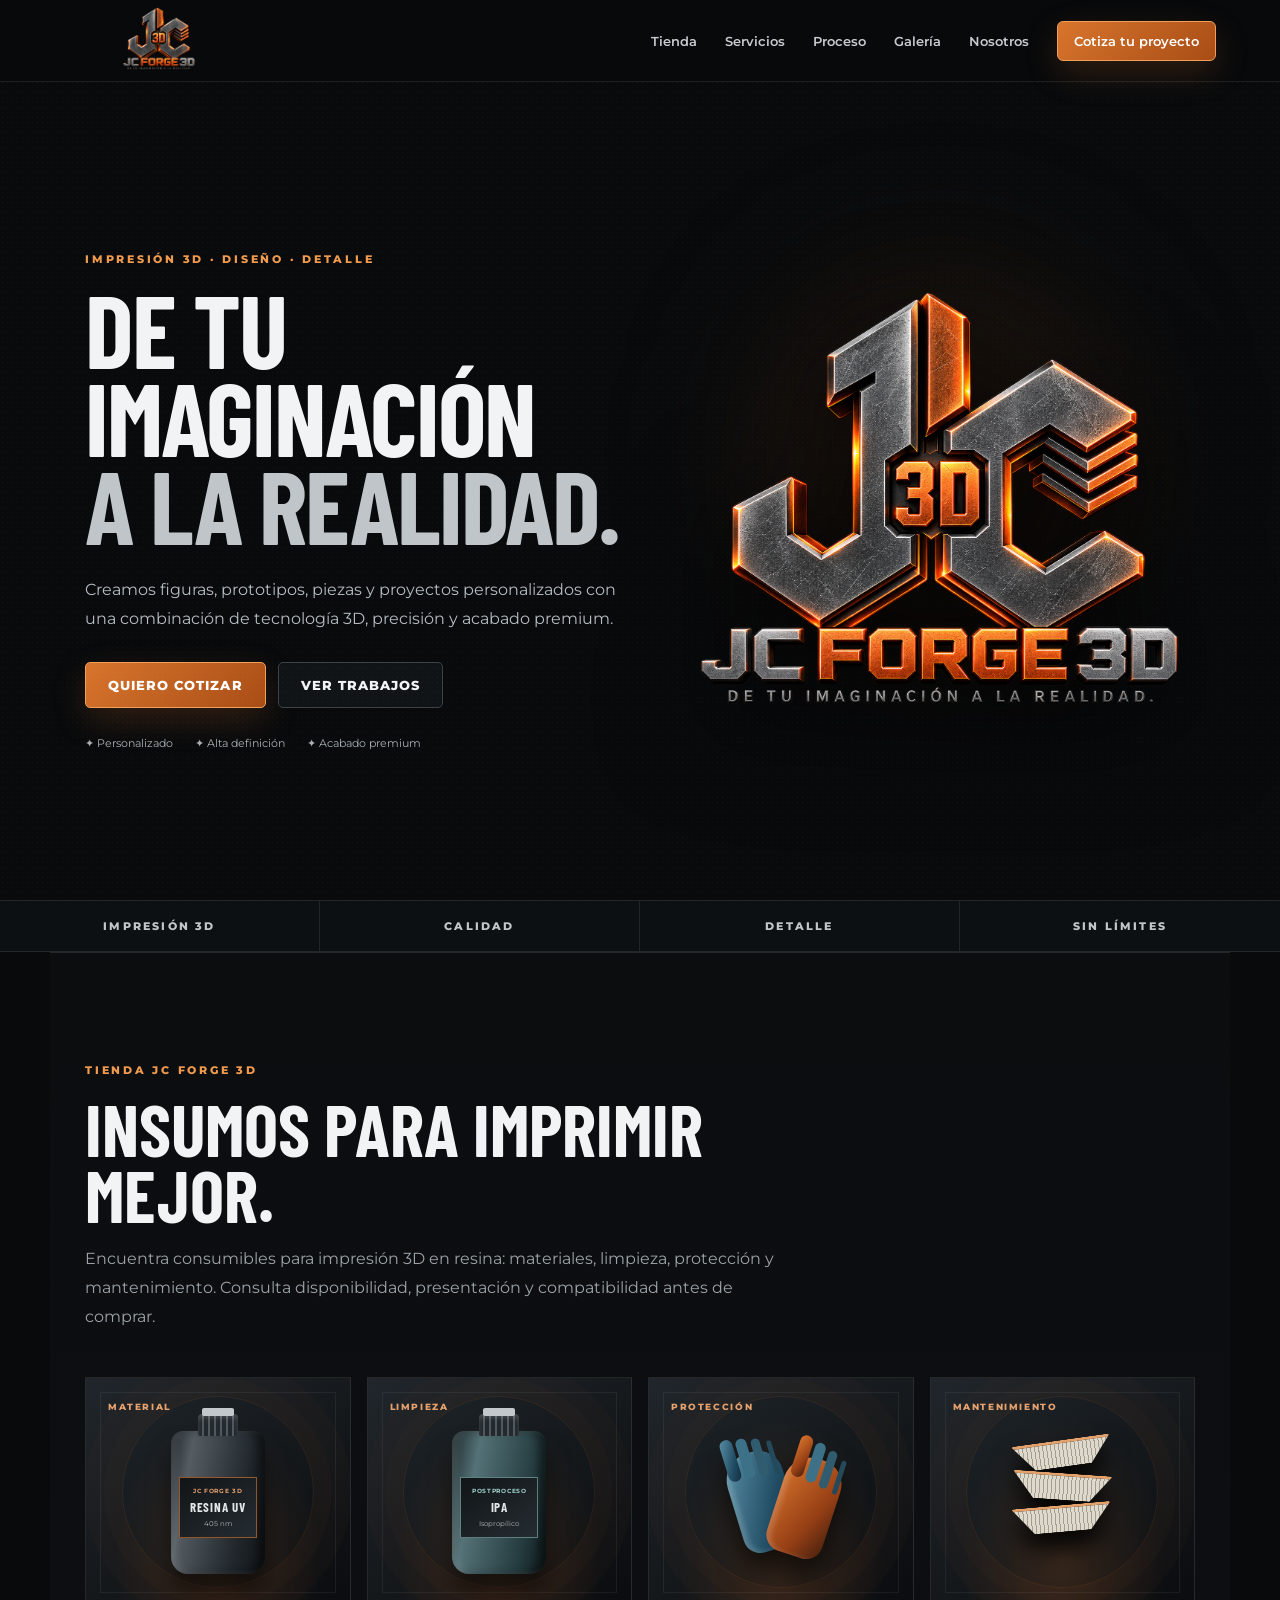
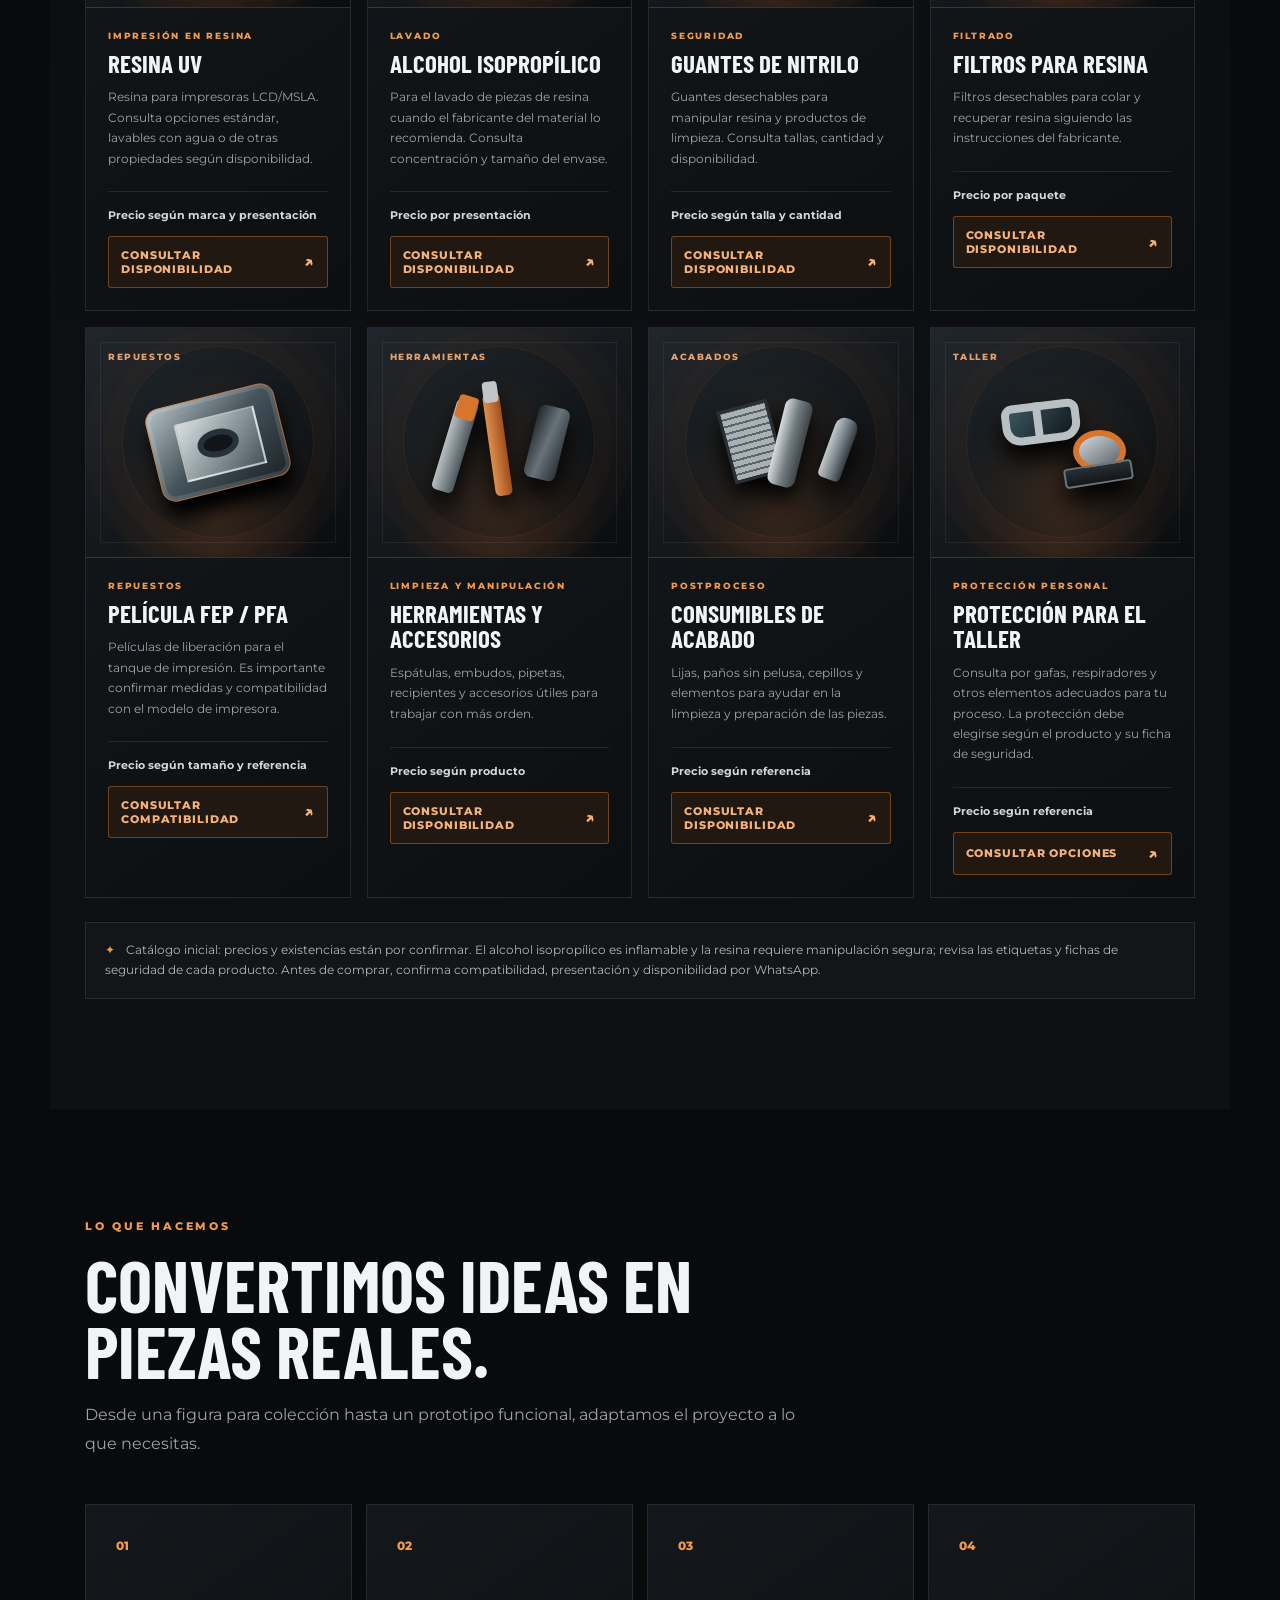
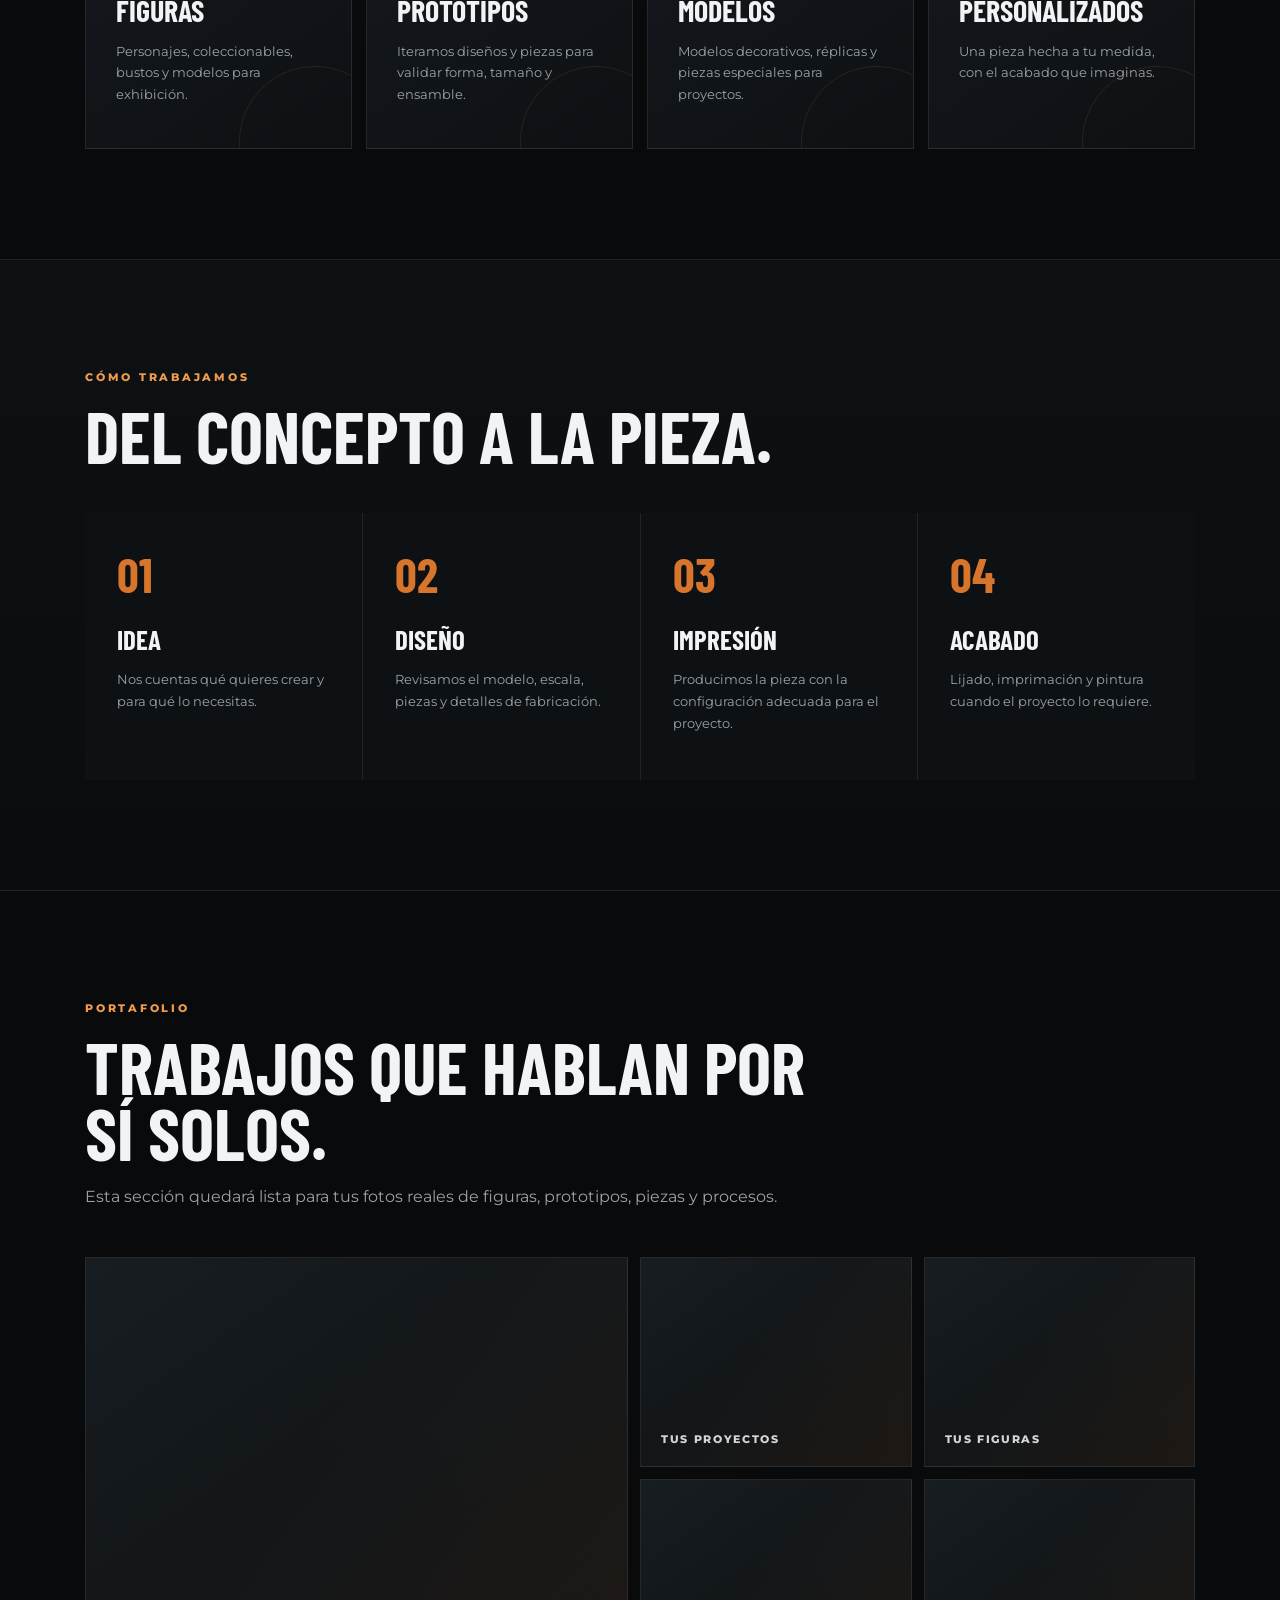
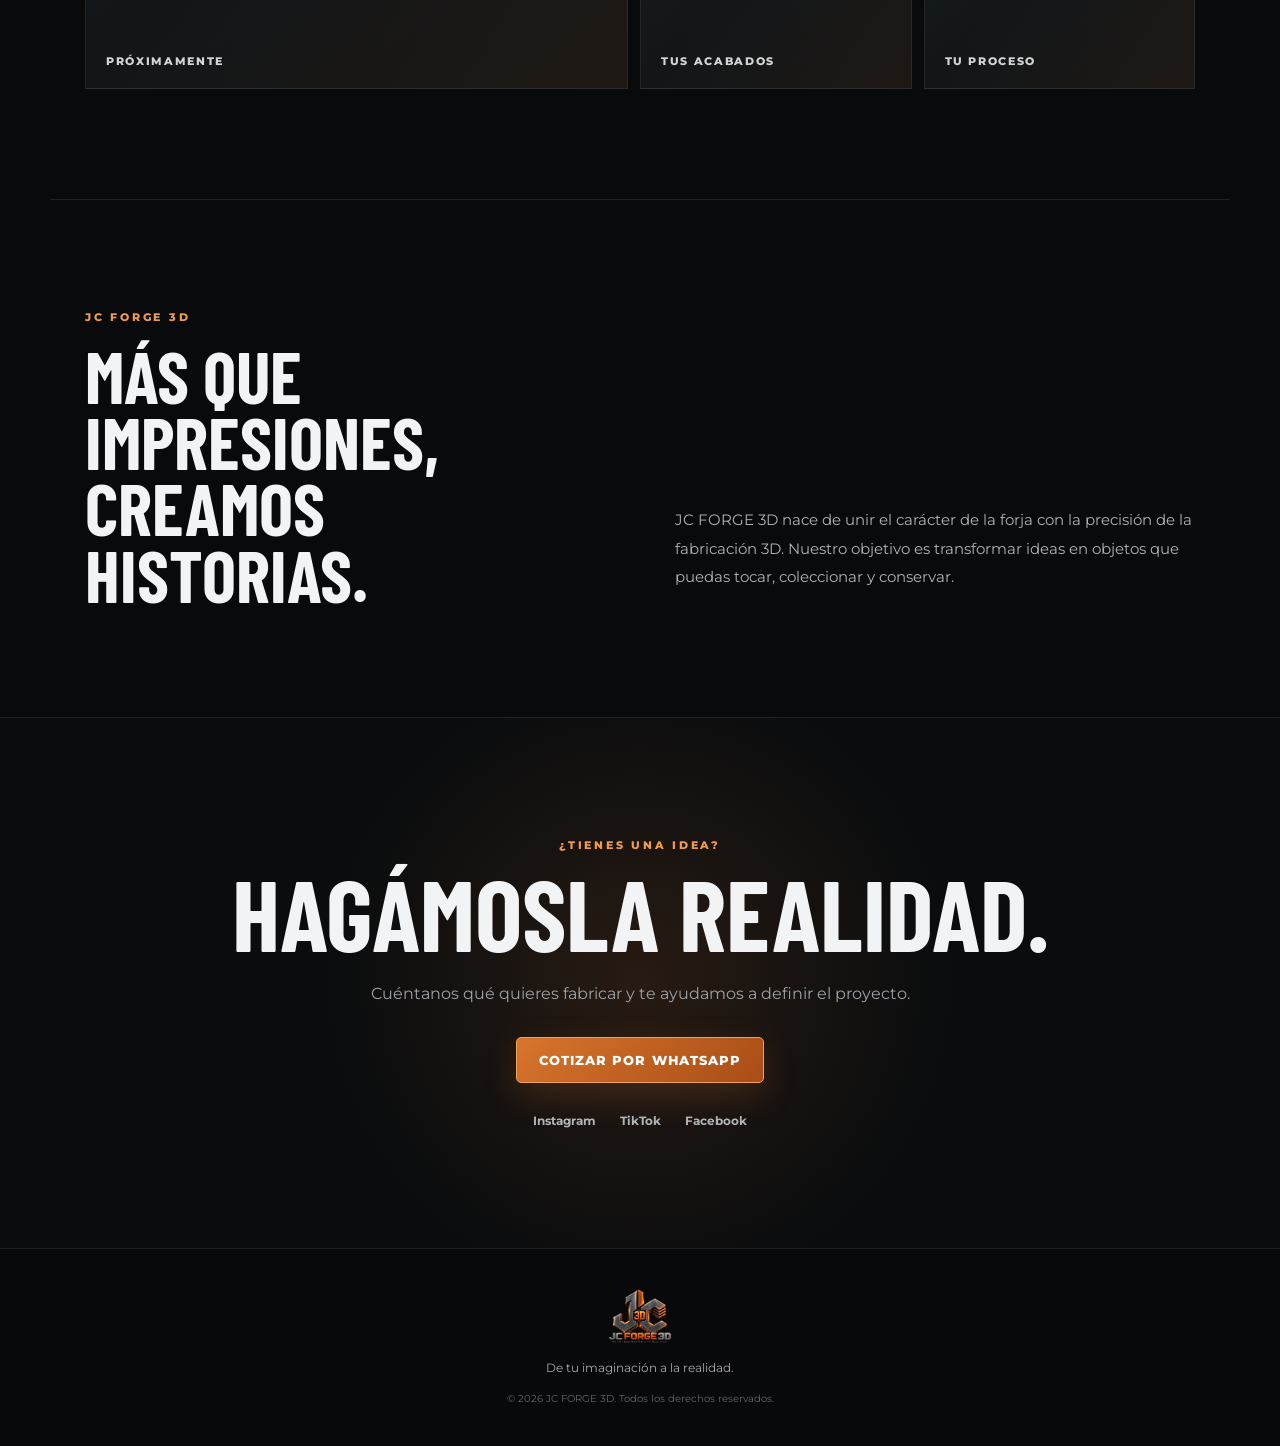
==== commit 57d53253: "Add files via upload" ====
--- a/index.html
+++ b/index.html
@@ -3,7 +3,7 @@
 <head>
   <meta charset="utf-8">
   <meta name="viewport" content="width=device-width, initial-scale=1">
-  <meta name="description" content="JC FORGE 3D — De tu imaginación a la realidad. Impresión 3D, figuras, prototipos y piezas personalizadas.">
+  <meta name="description" content="JC FORGE 3D — De tu imaginación a la realidad. Insumos para impresión 3D en resina, materiales, limpieza y mantenimiento.">
   <meta name="theme-color" content="#0b0d0f">
   <title>JC FORGE 3D | De tu imaginación a la realidad</title>
   <link rel="icon" href="assets/logo.png">
@@ -54,28 +54,44 @@
     <section id="tienda" class="section shop-section">
       <div class="section-head">
         <p class="eyebrow">TIENDA JC FORGE 3D</p>
-        <h2>Piezas únicas. Hechas para ti.</h2>
-        <p>Explora nuestras líneas de productos. Algunos modelos se fabrican bajo pedido; disponibilidad, tamaño, acabado y precio se confirman antes de producir.</p>
+        <h2>Insumos para imprimir mejor.</h2>
+        <p>Encuentra consumibles para impresión 3D en resina: materiales, limpieza, protección y mantenimiento. Consulta disponibilidad, presentación y compatibilidad antes de comprar.</p>
       </div>
       <div class="shop-grid">
         <article class="product-card">
-          <div class="product-art art-figure" role="img" aria-label="Ilustración decorativa de una figura coleccionable"><span class="art-tag">COLECCIÓN</span><div class="figure-shape"><i></i></div></div>
-          <div class="product-info"><p class="product-category">FIGURAS</p><h3>Figuras de colección</h3><p>Personajes, bustos y piezas para exhibición, con opción de acabado y pintura.</p><div class="product-bottom"><span class="price-label">Precio según modelo</span><a class="product-cta" href="#contacto" data-product="Figuras de colección">Consultar <span>↗</span></a></div></div>
+          <div class="product-art supply-art resin-art" role="img" aria-label="Ilustración de un envase de resina UV para impresión 3D"><span class="art-tag">MATERIAL</span><div class="supply-bottle"><i class="bottle-cap"></i><b class="bottle-label"><small>JC FORGE 3D</small><strong>RESINA UV</strong><em>405 nm</em></b></div></div>
+          <div class="product-info"><p class="product-category">IMPRESIÓN EN RESINA</p><h3>Resina UV</h3><p>Resina para impresoras LCD/MSLA. Consulta opciones estándar, lavables con agua o de otras propiedades según disponibilidad.</p><div class="product-bottom"><span class="price-label">Precio según marca y presentación</span><a class="product-cta" href="#contacto" data-product="Resina UV para impresión 3D">Consultar disponibilidad <span>↗</span></a></div></div>
         </article>
         <article class="product-card">
-          <div class="product-art art-vehicle" role="img" aria-label="Ilustración decorativa de una miniatura de vehículo"><span class="art-tag">MINIATURAS</span><div class="vehicle-shape"><i></i><b></b></div></div>
-          <div class="product-info"><p class="product-category">MODELOS</p><h3>Miniaturas y vehículos</h3><p>Modelos decorativos y réplicas para armar o exhibir, según el diseño disponible.</p><div class="product-bottom"><span class="price-label">Precio según modelo</span><a class="product-cta" href="#contacto" data-product="Miniaturas y vehículos">Consultar <span>↗</span></a></div></div>
+          <div class="product-art supply-art ipa-art" role="img" aria-label="Ilustración de una botella de alcohol isopropílico"><span class="art-tag">LIMPIEZA</span><div class="supply-bottle ipa-bottle"><i class="bottle-cap"></i><b class="bottle-label"><small>POSTPROCESO</small><strong>IPA</strong><em>Isopropílico</em></b></div></div>
+          <div class="product-info"><p class="product-category">LAVADO</p><h3>Alcohol isopropílico</h3><p>Para el lavado de piezas de resina cuando el fabricante del material lo recomienda. Consulta concentración y tamaño del envase.</p><div class="product-bottom"><span class="price-label">Precio por presentación</span><a class="product-cta" href="#contacto" data-product="Alcohol isopropílico para lavado de impresiones de resina">Consultar disponibilidad <span>↗</span></a></div></div>
         </article>
         <article class="product-card">
-          <div class="product-art art-accessory" role="img" aria-label="Ilustración decorativa de accesorios impresos en 3D"><span class="art-tag">PERSONALIZABLE</span><div class="accessory-shape"><i></i><b></b></div></div>
-          <div class="product-info"><p class="product-category">ACCESORIOS</p><h3>Accesorios personalizados</h3><p>Llaveros, placas, soportes y pequeños objetos personalizados con tu idea.</p><div class="product-bottom"><span class="price-label">Precio según diseño</span><a class="product-cta" href="#contacto" data-product="Accesorios personalizados">Consultar <span>↗</span></a></div></div>
+          <div class="product-art supply-art gloves-art" role="img" aria-label="Ilustración de guantes de nitrilo para protección"><span class="art-tag">PROTECCIÓN</span><div class="glove-pair"><i></i><b></b></div></div>
+          <div class="product-info"><p class="product-category">SEGURIDAD</p><h3>Guantes de nitrilo</h3><p>Guantes desechables para manipular resina y productos de limpieza. Consulta tallas, cantidad y disponibilidad.</p><div class="product-bottom"><span class="price-label">Precio según talla y cantidad</span><a class="product-cta" href="#contacto" data-product="Guantes de nitrilo para impresión 3D en resina">Consultar disponibilidad <span>↗</span></a></div></div>
         </article>
         <article class="product-card">
-          <div class="product-art art-custom" role="img" aria-label="Ilustración decorativa de una pieza técnica impresa en 3D"><span class="art-tag">BAJO PEDIDO</span><div class="custom-shape"><i></i><b></b><em></em></div></div>
-          <div class="product-info"><p class="product-category">PROYECTOS ESPECIALES</p><h3>Piezas a medida</h3><p>Prototipos, repuestos y piezas diseñadas para una necesidad específica.</p><div class="product-bottom"><span class="price-label">Cotización previa</span><a class="product-cta" href="#contacto" data-product="Piezas a medida">Consultar <span>↗</span></a></div></div>
+          <div class="product-art supply-art filter-art" role="img" aria-label="Ilustración de filtros para colar resina"><span class="art-tag">MANTENIMIENTO</span><div class="filter-stack"><i></i><b></b><em></em></div></div>
+          <div class="product-info"><p class="product-category">FILTRADO</p><h3>Filtros para resina</h3><p>Filtros desechables para colar y recuperar resina siguiendo las instrucciones del fabricante.</p><div class="product-bottom"><span class="price-label">Precio por paquete</span><a class="product-cta" href="#contacto" data-product="Filtros para resina de impresión 3D">Consultar disponibilidad <span>↗</span></a></div></div>
+        </article>
+        <article class="product-card">
+          <div class="product-art supply-art film-art" role="img" aria-label="Ilustración de película de liberación para tanque de impresora 3D"><span class="art-tag">REPUESTOS</span><div class="film-roll"><i></i><b></b></div></div>
+          <div class="product-info"><p class="product-category">REPUESTOS</p><h3>Película FEP / PFA</h3><p>Películas de liberación para el tanque de impresión. Es importante confirmar medidas y compatibilidad con el modelo de impresora.</p><div class="product-bottom"><span class="price-label">Precio según tamaño y referencia</span><a class="product-cta" href="#contacto" data-product="Película FEP o PFA para tanque de impresora de resina">Consultar compatibilidad <span>↗</span></a></div></div>
+        </article>
+        <article class="product-card">
+          <div class="product-art supply-art tools-art" role="img" aria-label="Ilustración de herramientas de limpieza y manipulación"><span class="art-tag">HERRAMIENTAS</span><div class="tool-set"><i></i><b></b><em></em></div></div>
+          <div class="product-info"><p class="product-category">LIMPIEZA Y MANIPULACIÓN</p><h3>Herramientas y accesorios</h3><p>Espátulas, embudos, pipetas, recipientes y accesorios útiles para trabajar con más orden.</p><div class="product-bottom"><span class="price-label">Precio según producto</span><a class="product-cta" href="#contacto" data-product="Herramientas y accesorios para impresión 3D">Consultar disponibilidad <span>↗</span></a></div></div>
+        </article>
+        <article class="product-card">
+          <div class="product-art supply-art finish-art" role="img" aria-label="Ilustración de consumibles para acabado de piezas impresas"><span class="art-tag">ACABADOS</span><div class="finish-set"><i></i><b></b><em></em></div></div>
+          <div class="product-info"><p class="product-category">POSTPROCESO</p><h3>Consumibles de acabado</h3><p>Lijas, paños sin pelusa, cepillos y elementos para ayudar en la limpieza y preparación de las piezas.</p><div class="product-bottom"><span class="price-label">Precio según referencia</span><a class="product-cta" href="#contacto" data-product="Consumibles de acabado para impresión 3D">Consultar disponibilidad <span>↗</span></a></div></div>
+        </article>
+        <article class="product-card">
+          <div class="product-art supply-art ppe-art" role="img" aria-label="Ilustración de elementos de protección personal"><span class="art-tag">TALLER</span><div class="protection-set"><i></i><b></b><em></em></div></div>
+          <div class="product-info"><p class="product-category">PROTECCIÓN PERSONAL</p><h3>Protección para el taller</h3><p>Consulta por gafas, respiradores y otros elementos adecuados para tu proceso. La protección debe elegirse según el producto y su ficha de seguridad.</p><div class="product-bottom"><span class="price-label">Precio según referencia</span><a class="product-cta" href="#contacto" data-product="Elementos de protección personal para impresión 3D">Consultar opciones <span>↗</span></a></div></div>
         </article>
       </div>
-      <p class="shop-note"><span>✦</span> ¿Buscas un modelo concreto? Escríbenos y revisamos opciones, materiales, medidas y acabado.</p>
+      <p class="shop-note"><span>✦</span> Catálogo inicial: precios y existencias están por confirmar. El alcohol isopropílico es inflamable y la resina requiere manipulación segura; revisa las etiquetas y fichas de seguridad de cada producto. Antes de comprar, confirma compatibilidad, presentación y disponibilidad por WhatsApp.</p>
     </section>
 
     <section id="servicios" class="section">
--- a/styles.css
+++ b/styles.css
@@ -96,3 +96,26 @@
 
 @media(max-width:850px){.shop-grid{grid-template-columns:1fr 1fr}}
 @media(max-width:520px){.shop-grid{grid-template-columns:1fr}}
+
+
+/* Ilustraciones temporales del catálogo de insumos de impresión 3D */
+.supply-art{isolation:isolate}
+.supply-art:before{content:"";position:absolute;width:190px;height:190px;border-radius:50%;border:1px solid rgba(216,117,45,.12);box-shadow:0 0 0 18px rgba(216,117,45,.025),0 0 0 38px rgba(216,117,45,.018);}
+.supply-bottle{position:relative;z-index:1;width:94px;height:143px;border-radius:12px 12px 17px 17px;background:linear-gradient(100deg,#20252a,#555d63 20%,#20262b 72%,#111519);box-shadow:inset 5px 0 7px rgba(255,255,255,.10),inset -7px 0 8px rgba(0,0,0,.45),0 20px 22px rgba(0,0,0,.5);transform:translateY(10px)}
+.supply-bottle:before{content:"";position:absolute;top:-17px;left:27px;width:40px;height:22px;border-radius:4px 4px 2px 2px;background:repeating-linear-gradient(90deg,#24292d 0 4px,#515960 4px 6px);box-shadow:inset 0 4px 4px rgba(255,255,255,.15)}
+.bottle-cap{position:absolute;top:-23px;left:31px;width:32px;height:8px;background:#c2c8cc;border-radius:2px;}
+.bottle-label{position:absolute;left:8px;right:8px;top:46px;min-height:61px;display:flex;flex-direction:column;justify-content:center;align-items:center;gap:4px;padding:7px 2px;border:1px solid rgba(216,117,45,.65);background:linear-gradient(145deg,#111518,#252c31);color:#e3e7e9;text-align:center}
+.bottle-label small{font:700 6px Montserrat,sans-serif;letter-spacing:.12em;color:#e6a06d}.bottle-label strong{font:700 13px 'Barlow Condensed',sans-serif;letter-spacing:.06em}.bottle-label em{font:normal 7px Montserrat,sans-serif;color:#aeb5b9}
+.ipa-bottle{background:linear-gradient(100deg,#1e2a2d,#547277 25%,#263d41 74%,#101c1e)}.ipa-bottle .bottle-label{border-color:rgba(129,180,177,.65)}.ipa-bottle .bottle-label small{color:#9fd0ca}
+.glove-pair{width:140px;height:142px;position:relative;z-index:1;filter:drop-shadow(0 17px 12px rgba(0,0,0,.6))}
+.glove-pair i,.glove-pair b{position:absolute;top:30px;width:58px;height:100px;border-radius:28px 25px 17px 17px;background:linear-gradient(115deg,#5b91a8,#1f4a61 65%,#112d3b);box-shadow:inset 5px 0 5px rgba(255,255,255,.16);transform:rotate(-17deg);}
+.glove-pair i:before,.glove-pair b:before{content:"";position:absolute;top:-19px;left:4px;width:13px;height:43px;border-radius:8px;background:inherit;box-shadow:15px 2px 0 -1px #3d7188,29px 5px 0 -2px #315c70,42px 9px 0 -4px #24495b}
+.glove-pair i{left:22px}.glove-pair b{left:65px;top:36px;transform:rotate(18deg);background:linear-gradient(115deg,#d8752d,#963f15 65%,#47200e)}
+.filter-stack{position:relative;z-index:1;width:145px;height:130px;filter:drop-shadow(0 14px 12px #000)}
+.filter-stack i,.filter-stack b,.filter-stack em{position:absolute;width:100px;height:27px;left:22px;border-radius:4px 4px 12px 12px;background:repeating-linear-gradient(90deg,#ded9cb 0 3px,#a29d91 3px 4px);clip-path:polygon(0 0,100% 0,78% 100%,22% 100%);border-top:3px solid #e3a16c}
+.filter-stack i{top:13px;transform:rotate(-8deg)}.filter-stack b{top:46px;transform:rotate(4deg)}.filter-stack em{top:78px;transform:rotate(-5deg)}
+.film-roll{position:relative;z-index:1;width:132px;height:95px;border-radius:14px;background:linear-gradient(145deg,#b6c2c6,#45545b 48%,#1a2227);box-shadow:inset 0 0 0 5px rgba(255,255,255,.12),0 17px 18px #000;transform:rotate(-14deg)}
+.film-roll:before{content:"";position:absolute;left:27px;top:20px;width:78px;height:55px;background:linear-gradient(135deg,rgba(233,240,241,.8),rgba(112,130,137,.4));border:2px solid rgba(255,255,255,.45)}.film-roll i{position:absolute;left:45px;top:34px;width:42px;height:28px;border:6px solid #273139;border-radius:50%;background:#111519}.film-roll b{position:absolute;inset:0;border:1px solid rgba(216,117,45,.65);border-radius:14px}
+.tool-set{position:relative;z-index:1;width:145px;height:120px;filter:drop-shadow(0 14px 12px #000)}.tool-set i{position:absolute;left:17px;top:17px;width:22px;height:94px;border-radius:5px;background:linear-gradient(90deg,#b9c0c3,#4c565c);transform:rotate(17deg)}.tool-set i:after{content:"";position:absolute;top:-5px;left:1px;width:20px;height:24px;border-radius:4px;background:#d8752d}.tool-set b{position:absolute;left:62px;top:11px;width:17px;height:103px;border-radius:5px;background:linear-gradient(90deg,#db914e,#a24e1c);transform:rotate(-8deg)}.tool-set b:after{content:"";position:absolute;top:-12px;left:1px;width:15px;height:21px;border-radius:4px;background:#bfc5c9}.tool-set em{position:absolute;right:9px;top:24px;width:32px;height:74px;border-radius:7px;background:linear-gradient(100deg,#20272b,#67737a,#293136);transform:rotate(14deg)}
+.finish-set{position:relative;z-index:1;width:145px;height:120px;filter:drop-shadow(0 14px 12px #000)}.finish-set i{position:absolute;left:17px;top:22px;width:52px;height:75px;background:repeating-linear-gradient(0deg,#a9b1b5 0 5px,#5b646a 5px 7px);border:3px solid #293035;transform:rotate(-15deg)}.finish-set b{position:absolute;left:68px;top:17px;width:28px;height:88px;border-radius:8px;background:linear-gradient(90deg,#d7dcdf,#737c81,#3d454b);transform:rotate(14deg)}.finish-set em{position:absolute;right:3px;top:35px;width:23px;height:64px;border-radius:10px 10px 5px 5px;background:linear-gradient(90deg,#c3c9cc,#7a858c,#333b40);transform:rotate(20deg)}
+.protection-set{position:relative;z-index:1;width:150px;height:120px;filter:drop-shadow(0 14px 12px #000)}.protection-set i{position:absolute;left:15px;top:20px;width:78px;height:41px;border:8px solid #b8c0c4;border-radius:11px 11px 18px 18px;background:linear-gradient(135deg,#3b555e,#10191d);transform:rotate(-7deg)}.protection-set i:after{content:"";position:absolute;left:24px;top:-8px;width:8px;height:40px;background:#b8c0c4}.protection-set b{position:absolute;right:11px;top:48px;width:53px;height:42px;border:6px solid #d8752d;border-radius:50%;background:linear-gradient(145deg,#d4d9dc,#596369)}.protection-set em{position:absolute;right:4px;top:82px;width:69px;height:20px;border:2px solid #68757b;border-radius:4px;background:linear-gradient(#273036,#121619);transform:rotate(-9deg)}
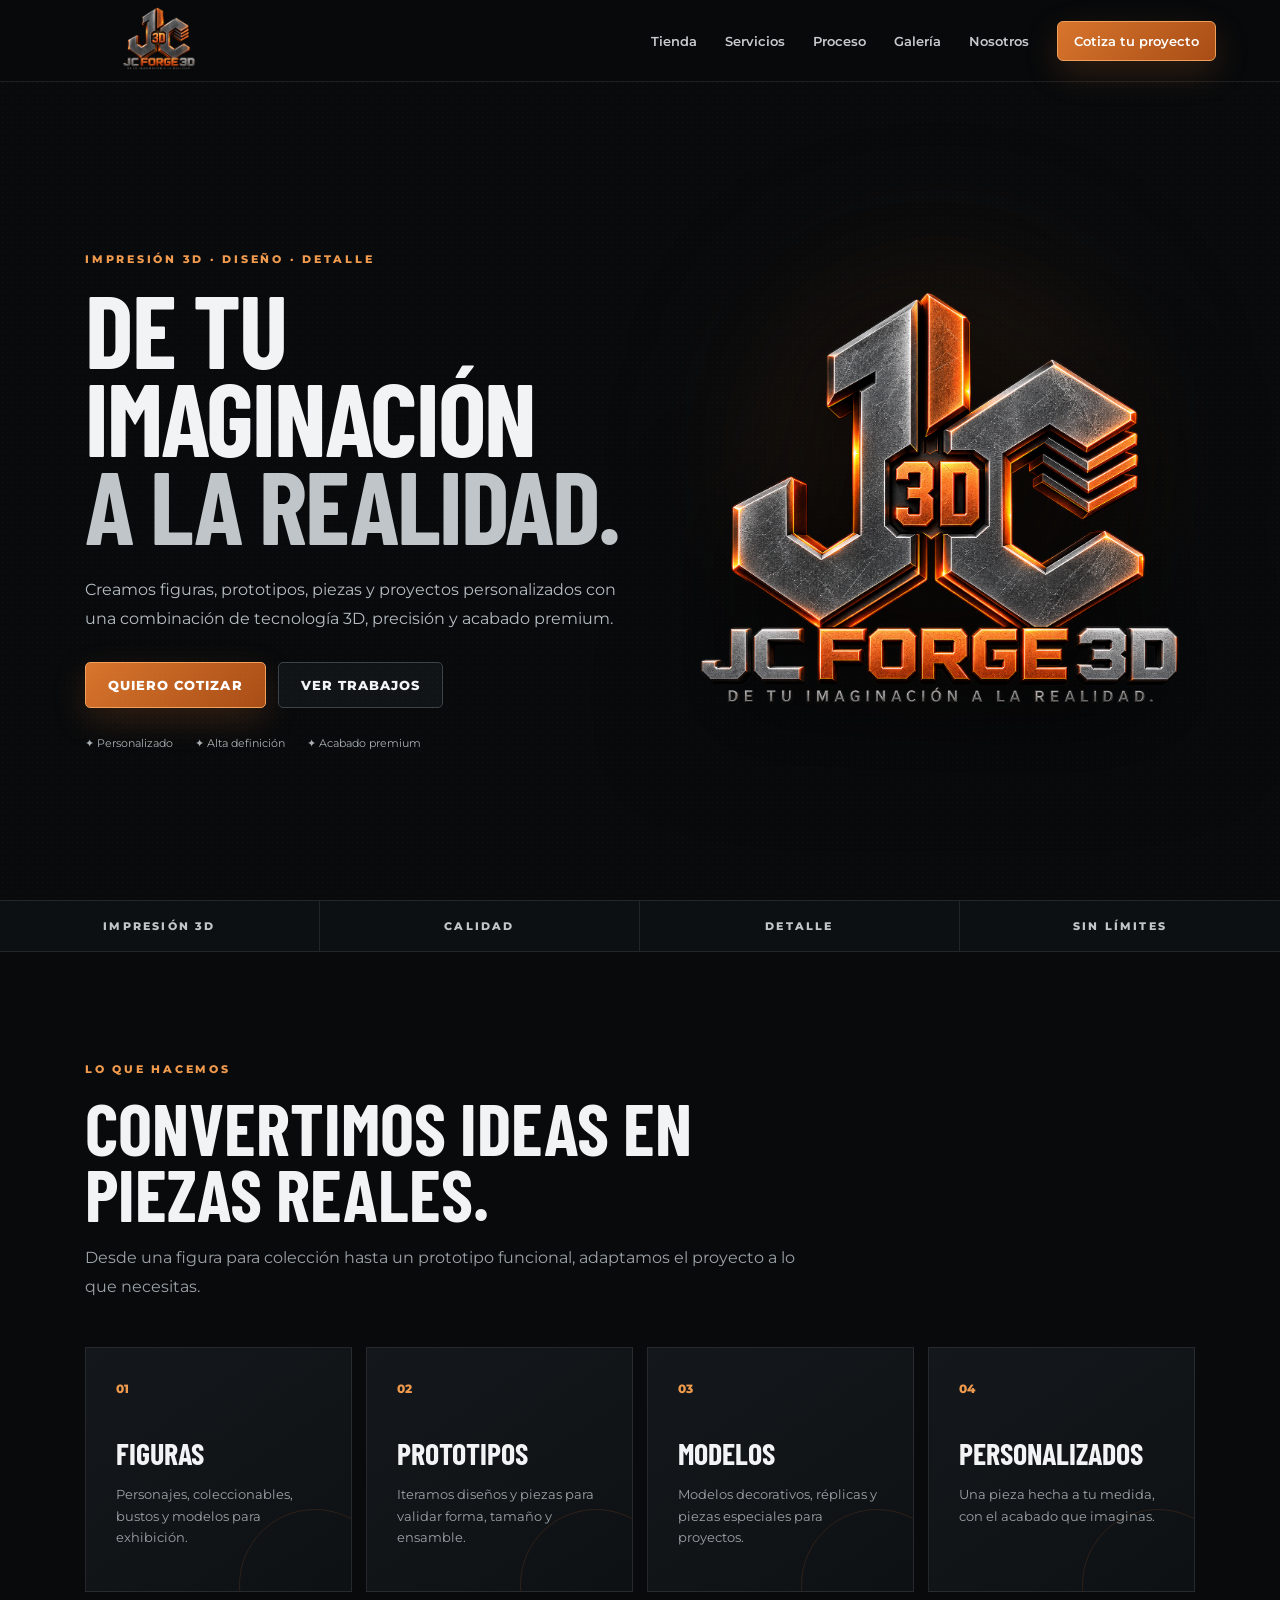
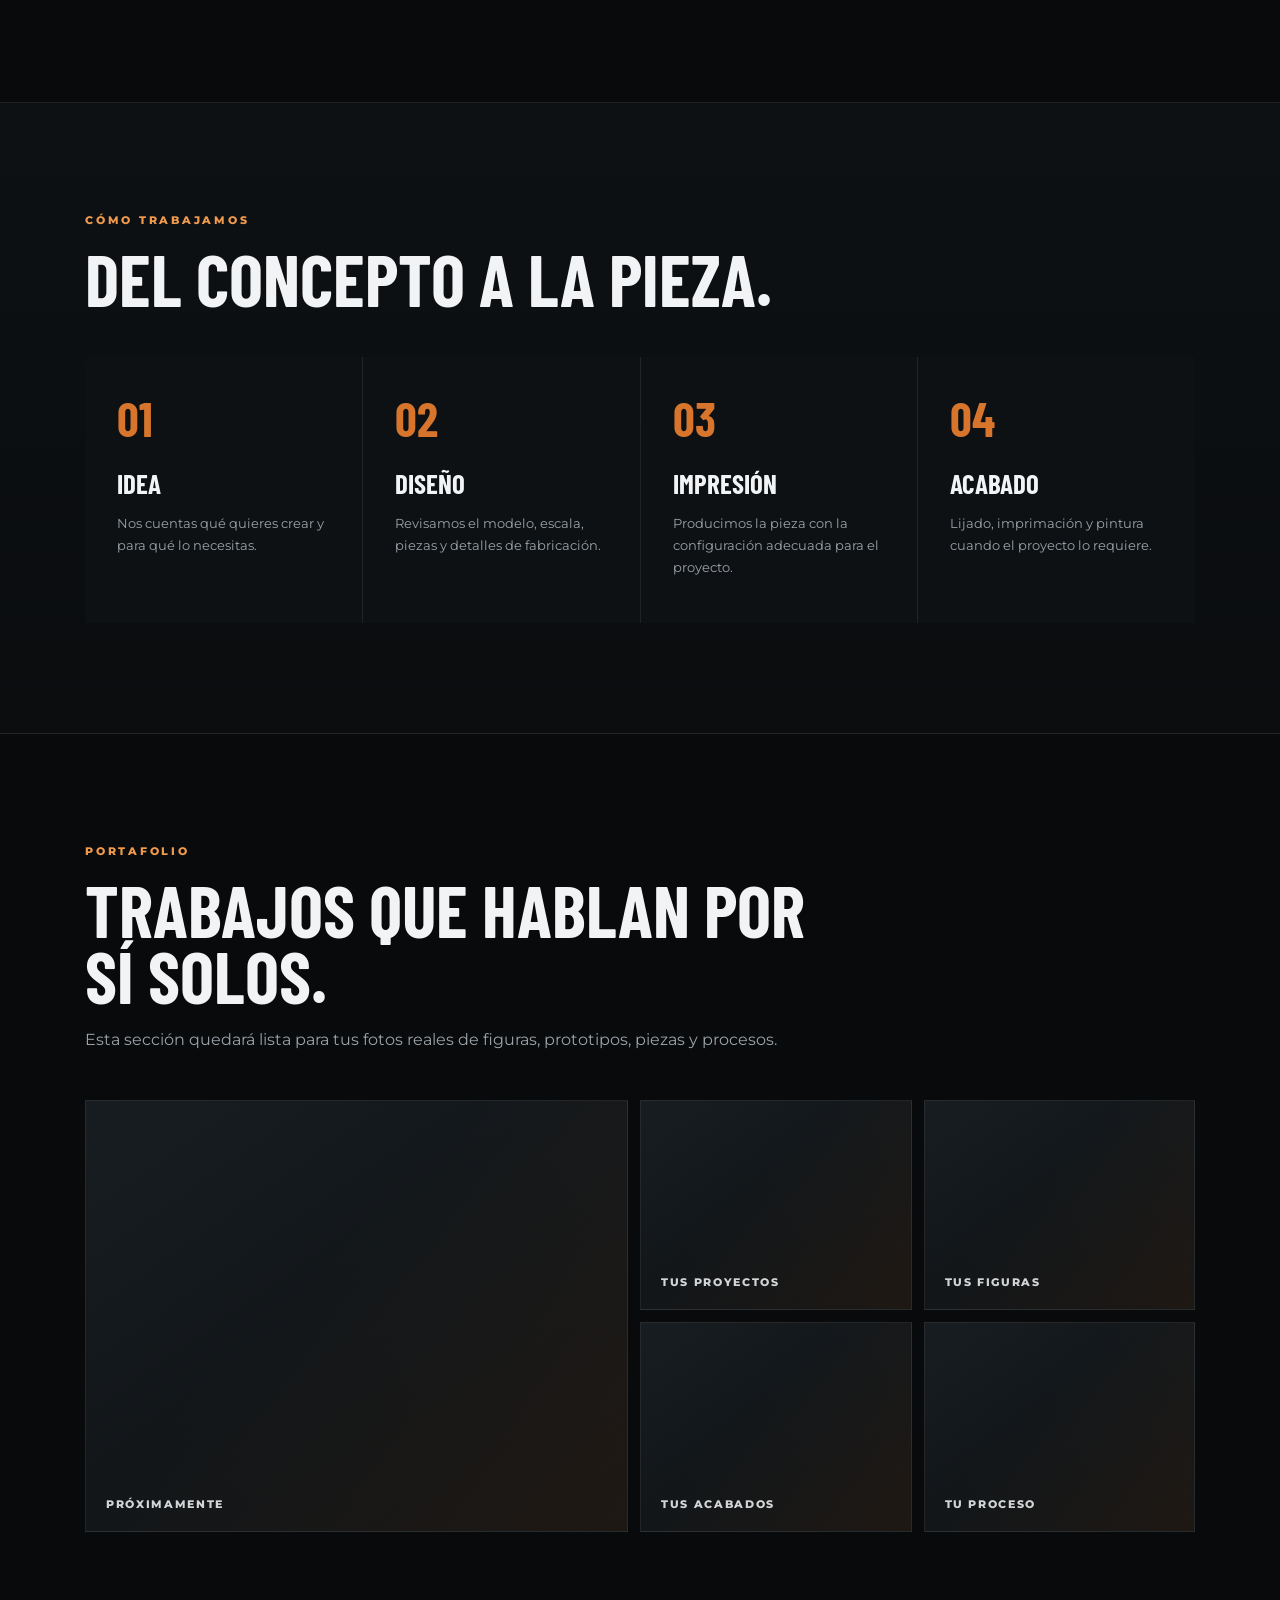
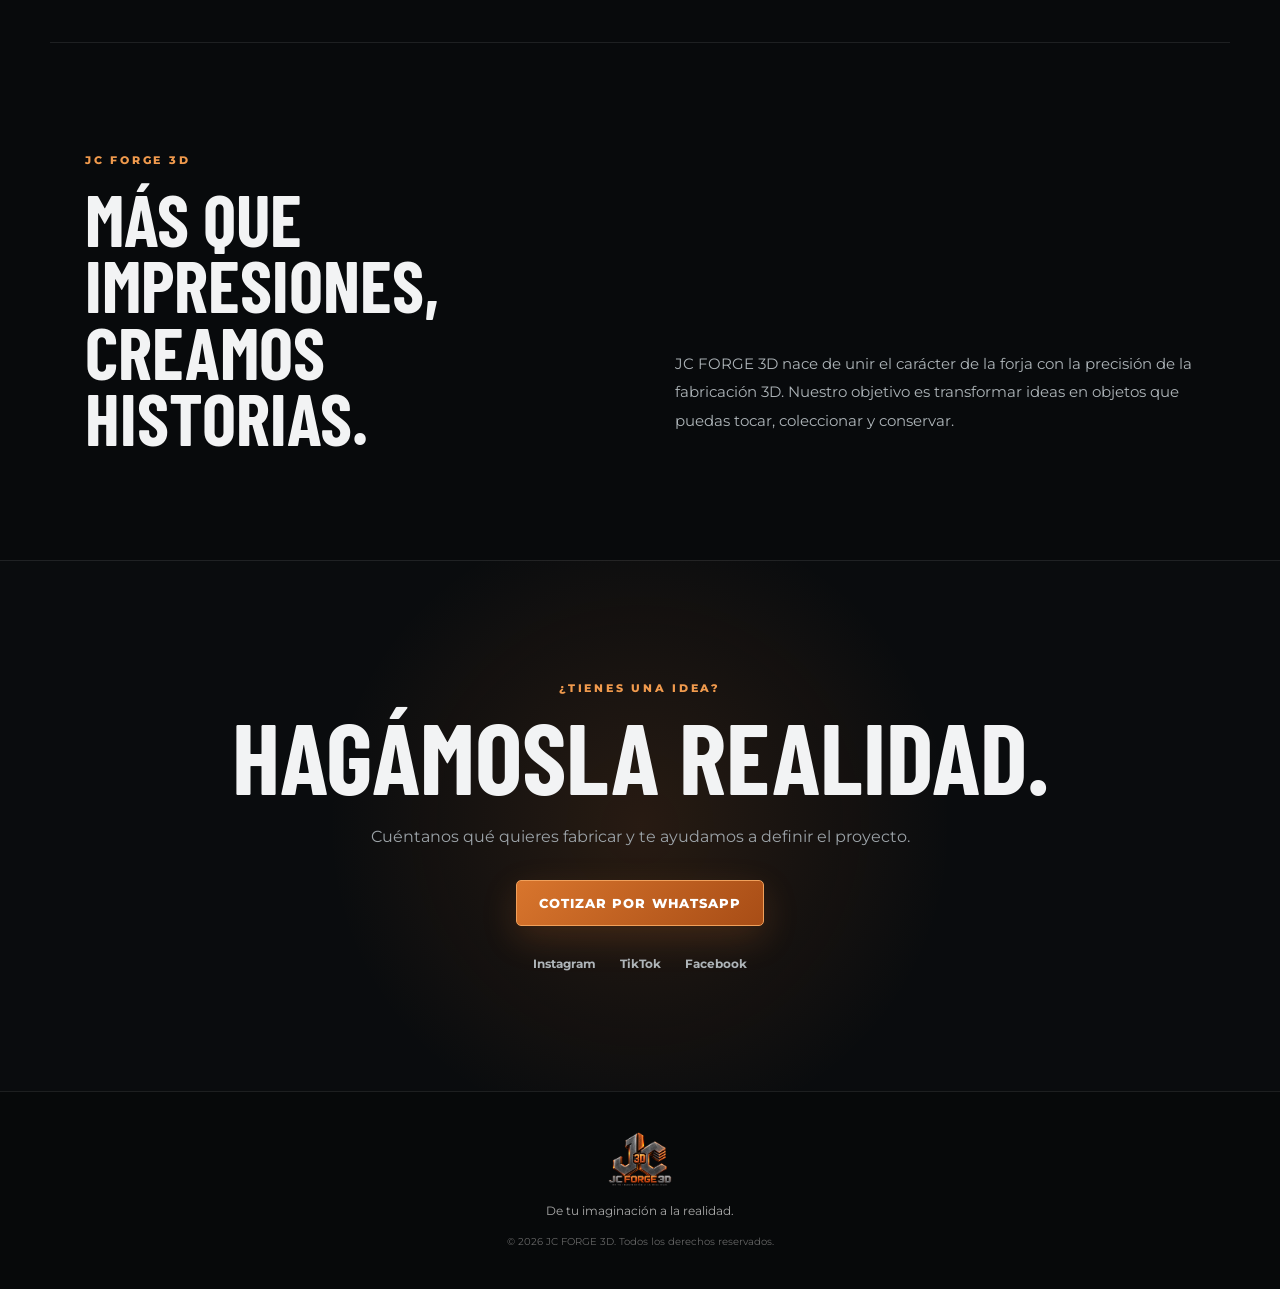
==== commit da1fba4b: "Add files via upload" ====
--- a/index.html
+++ b/index.html
@@ -3,7 +3,7 @@
 <head>
   <meta charset="utf-8">
   <meta name="viewport" content="width=device-width, initial-scale=1">
-  <meta name="description" content="JC FORGE 3D — De tu imaginación a la realidad. Insumos para impresión 3D en resina, materiales, limpieza y mantenimiento.">
+  <meta name="description" content="JC FORGE 3D — De tu imaginación a la realidad. Impresión 3D, figuras, prototipos y piezas personalizadas.">
   <meta name="theme-color" content="#0b0d0f">
   <title>JC FORGE 3D | De tu imaginación a la realidad</title>
   <link rel="icon" href="assets/logo.png">
@@ -16,7 +16,7 @@
     </a>
     <button class="menu" aria-label="Abrir menú">☰</button>
     <nav>
-      <a href="#tienda">Tienda</a>
+      <a href="tienda.html">Tienda</a>
       <a href="#servicios">Servicios</a>
       <a href="#proceso">Proceso</a>
       <a href="#galeria">Galería</a>
@@ -51,48 +51,7 @@
       <div>IMPRESIÓN 3D</div><div>CALIDAD</div><div>DETALLE</div><div>SIN LÍMITES</div>
     </section>
 
-    <section id="tienda" class="section shop-section">
-      <div class="section-head">
-        <p class="eyebrow">TIENDA JC FORGE 3D</p>
-        <h2>Insumos para imprimir mejor.</h2>
-        <p>Encuentra consumibles para impresión 3D en resina: materiales, limpieza, protección y mantenimiento. Consulta disponibilidad, presentación y compatibilidad antes de comprar.</p>
-      </div>
-      <div class="shop-grid">
-        <article class="product-card">
-          <div class="product-art supply-art resin-art" role="img" aria-label="Ilustración de un envase de resina UV para impresión 3D"><span class="art-tag">MATERIAL</span><div class="supply-bottle"><i class="bottle-cap"></i><b class="bottle-label"><small>JC FORGE 3D</small><strong>RESINA UV</strong><em>405 nm</em></b></div></div>
-          <div class="product-info"><p class="product-category">IMPRESIÓN EN RESINA</p><h3>Resina UV</h3><p>Resina para impresoras LCD/MSLA. Consulta opciones estándar, lavables con agua o de otras propiedades según disponibilidad.</p><div class="product-bottom"><span class="price-label">Precio según marca y presentación</span><a class="product-cta" href="#contacto" data-product="Resina UV para impresión 3D">Consultar disponibilidad <span>↗</span></a></div></div>
-        </article>
-        <article class="product-card">
-          <div class="product-art supply-art ipa-art" role="img" aria-label="Ilustración de una botella de alcohol isopropílico"><span class="art-tag">LIMPIEZA</span><div class="supply-bottle ipa-bottle"><i class="bottle-cap"></i><b class="bottle-label"><small>POSTPROCESO</small><strong>IPA</strong><em>Isopropílico</em></b></div></div>
-          <div class="product-info"><p class="product-category">LAVADO</p><h3>Alcohol isopropílico</h3><p>Para el lavado de piezas de resina cuando el fabricante del material lo recomienda. Consulta concentración y tamaño del envase.</p><div class="product-bottom"><span class="price-label">Precio por presentación</span><a class="product-cta" href="#contacto" data-product="Alcohol isopropílico para lavado de impresiones de resina">Consultar disponibilidad <span>↗</span></a></div></div>
-        </article>
-        <article class="product-card">
-          <div class="product-art supply-art gloves-art" role="img" aria-label="Ilustración de guantes de nitrilo para protección"><span class="art-tag">PROTECCIÓN</span><div class="glove-pair"><i></i><b></b></div></div>
-          <div class="product-info"><p class="product-category">SEGURIDAD</p><h3>Guantes de nitrilo</h3><p>Guantes desechables para manipular resina y productos de limpieza. Consulta tallas, cantidad y disponibilidad.</p><div class="product-bottom"><span class="price-label">Precio según talla y cantidad</span><a class="product-cta" href="#contacto" data-product="Guantes de nitrilo para impresión 3D en resina">Consultar disponibilidad <span>↗</span></a></div></div>
-        </article>
-        <article class="product-card">
-          <div class="product-art supply-art filter-art" role="img" aria-label="Ilustración de filtros para colar resina"><span class="art-tag">MANTENIMIENTO</span><div class="filter-stack"><i></i><b></b><em></em></div></div>
-          <div class="product-info"><p class="product-category">FILTRADO</p><h3>Filtros para resina</h3><p>Filtros desechables para colar y recuperar resina siguiendo las instrucciones del fabricante.</p><div class="product-bottom"><span class="price-label">Precio por paquete</span><a class="product-cta" href="#contacto" data-product="Filtros para resina de impresión 3D">Consultar disponibilidad <span>↗</span></a></div></div>
-        </article>
-        <article class="product-card">
-          <div class="product-art supply-art film-art" role="img" aria-label="Ilustración de película de liberación para tanque de impresora 3D"><span class="art-tag">REPUESTOS</span><div class="film-roll"><i></i><b></b></div></div>
-          <div class="product-info"><p class="product-category">REPUESTOS</p><h3>Película FEP / PFA</h3><p>Películas de liberación para el tanque de impresión. Es importante confirmar medidas y compatibilidad con el modelo de impresora.</p><div class="product-bottom"><span class="price-label">Precio según tamaño y referencia</span><a class="product-cta" href="#contacto" data-product="Película FEP o PFA para tanque de impresora de resina">Consultar compatibilidad <span>↗</span></a></div></div>
-        </article>
-        <article class="product-card">
-          <div class="product-art supply-art tools-art" role="img" aria-label="Ilustración de herramientas de limpieza y manipulación"><span class="art-tag">HERRAMIENTAS</span><div class="tool-set"><i></i><b></b><em></em></div></div>
-          <div class="product-info"><p class="product-category">LIMPIEZA Y MANIPULACIÓN</p><h3>Herramientas y accesorios</h3><p>Espátulas, embudos, pipetas, recipientes y accesorios útiles para trabajar con más orden.</p><div class="product-bottom"><span class="price-label">Precio según producto</span><a class="product-cta" href="#contacto" data-product="Herramientas y accesorios para impresión 3D">Consultar disponibilidad <span>↗</span></a></div></div>
-        </article>
-        <article class="product-card">
-          <div class="product-art supply-art finish-art" role="img" aria-label="Ilustración de consumibles para acabado de piezas impresas"><span class="art-tag">ACABADOS</span><div class="finish-set"><i></i><b></b><em></em></div></div>
-          <div class="product-info"><p class="product-category">POSTPROCESO</p><h3>Consumibles de acabado</h3><p>Lijas, paños sin pelusa, cepillos y elementos para ayudar en la limpieza y preparación de las piezas.</p><div class="product-bottom"><span class="price-label">Precio según referencia</span><a class="product-cta" href="#contacto" data-product="Consumibles de acabado para impresión 3D">Consultar disponibilidad <span>↗</span></a></div></div>
-        </article>
-        <article class="product-card">
-          <div class="product-art supply-art ppe-art" role="img" aria-label="Ilustración de elementos de protección personal"><span class="art-tag">TALLER</span><div class="protection-set"><i></i><b></b><em></em></div></div>
-          <div class="product-info"><p class="product-category">PROTECCIÓN PERSONAL</p><h3>Protección para el taller</h3><p>Consulta por gafas, respiradores y otros elementos adecuados para tu proceso. La protección debe elegirse según el producto y su ficha de seguridad.</p><div class="product-bottom"><span class="price-label">Precio según referencia</span><a class="product-cta" href="#contacto" data-product="Elementos de protección personal para impresión 3D">Consultar opciones <span>↗</span></a></div></div>
-        </article>
-      </div>
-      <p class="shop-note"><span>✦</span> Catálogo inicial: precios y existencias están por confirmar. El alcohol isopropílico es inflamable y la resina requiere manipulación segura; revisa las etiquetas y fichas de seguridad de cada producto. Antes de comprar, confirma compatibilidad, presentación y disponibilidad por WhatsApp.</p>
-    </section>
+
 
     <section id="servicios" class="section">
       <div class="section-head">
--- a/styles.css
+++ b/styles.css
@@ -119,3 +119,21 @@
 .tool-set{position:relative;z-index:1;width:145px;height:120px;filter:drop-shadow(0 14px 12px #000)}.tool-set i{position:absolute;left:17px;top:17px;width:22px;height:94px;border-radius:5px;background:linear-gradient(90deg,#b9c0c3,#4c565c);transform:rotate(17deg)}.tool-set i:after{content:"";position:absolute;top:-5px;left:1px;width:20px;height:24px;border-radius:4px;background:#d8752d}.tool-set b{position:absolute;left:62px;top:11px;width:17px;height:103px;border-radius:5px;background:linear-gradient(90deg,#db914e,#a24e1c);transform:rotate(-8deg)}.tool-set b:after{content:"";position:absolute;top:-12px;left:1px;width:15px;height:21px;border-radius:4px;background:#bfc5c9}.tool-set em{position:absolute;right:9px;top:24px;width:32px;height:74px;border-radius:7px;background:linear-gradient(100deg,#20272b,#67737a,#293136);transform:rotate(14deg)}
 .finish-set{position:relative;z-index:1;width:145px;height:120px;filter:drop-shadow(0 14px 12px #000)}.finish-set i{position:absolute;left:17px;top:22px;width:52px;height:75px;background:repeating-linear-gradient(0deg,#a9b1b5 0 5px,#5b646a 5px 7px);border:3px solid #293035;transform:rotate(-15deg)}.finish-set b{position:absolute;left:68px;top:17px;width:28px;height:88px;border-radius:8px;background:linear-gradient(90deg,#d7dcdf,#737c81,#3d454b);transform:rotate(14deg)}.finish-set em{position:absolute;right:3px;top:35px;width:23px;height:64px;border-radius:10px 10px 5px 5px;background:linear-gradient(90deg,#c3c9cc,#7a858c,#333b40);transform:rotate(20deg)}
 .protection-set{position:relative;z-index:1;width:150px;height:120px;filter:drop-shadow(0 14px 12px #000)}.protection-set i{position:absolute;left:15px;top:20px;width:78px;height:41px;border:8px solid #b8c0c4;border-radius:11px 11px 18px 18px;background:linear-gradient(135deg,#3b555e,#10191d);transform:rotate(-7deg)}.protection-set i:after{content:"";position:absolute;left:24px;top:-8px;width:8px;height:40px;background:#b8c0c4}.protection-set b{position:absolute;right:11px;top:48px;width:53px;height:42px;border:6px solid #d8752d;border-radius:50%;background:linear-gradient(145deg,#d4d9dc,#596369)}.protection-set em{position:absolute;right:4px;top:82px;width:69px;height:20px;border:2px solid #68757b;border-radius:4px;background:linear-gradient(#273036,#121619);transform:rotate(-9deg)}
+
+
+/* Página de tienda independiente */
+.nav nav a.nav-current{color:var(--copper2)}
+.nav nav a.nav-current:after{content:"";display:block;height:2px;background:var(--copper);margin-top:5px}
+.shop-page-hero{max-width:var(--max);margin:auto;min-height:465px;padding:78px 35px 62px;display:grid;grid-template-columns:1fr .7fr;gap:36px;align-items:center}
+.shop-page-hero h1{font-size:clamp(58px,7vw,88px);line-height:.88;letter-spacing:-.02em}
+.shop-page-hero h1 span{color:var(--silver)}
+.shop-page-hero .lead{max-width:620px}
+.shop-page-badge{justify-self:center;width:min(290px,75vw);aspect-ratio:1;border:1px solid rgba(216,117,45,.5);border-radius:50%;display:flex;flex-direction:column;align-items:center;justify-content:center;position:relative;background:radial-gradient(circle,rgba(216,117,45,.16),transparent 67%),linear-gradient(145deg,#171c20,#090b0d);box-shadow:0 18px 70px rgba(0,0,0,.55),inset 0 0 0 12px rgba(255,255,255,.015),inset 0 0 0 13px rgba(216,117,45,.13)}
+.shop-page-badge:before,.shop-page-badge:after{content:"";position:absolute;border:1px solid rgba(191,197,201,.17);border-radius:50%;inset:20px}
+.shop-page-badge:after{inset:38px;border-color:rgba(216,117,45,.18)}
+.shop-page-badge span{position:relative;font:700 95px/.8 'Barlow Condensed',sans-serif;letter-spacing:-.06em;color:#d7dcdf;text-shadow:3px 4px 0 #542811,0 0 25px rgba(216,117,45,.2)}
+.shop-page-badge b{position:relative;margin-top:13px;font:700 25px/1 'Barlow Condensed',sans-serif;letter-spacing:.18em;color:var(--copper2)}
+.shop-page-badge em{position:relative;margin-top:7px;font:600 9px/1 Montserrat,sans-serif;letter-spacing:.25em;color:#c3c9cc;font-style:normal}
+.shop-order-cta{margin-top:20px}
+@media(max-width:850px){.shop-page-hero{grid-template-columns:1fr;min-height:auto;padding-top:55px;text-align:center}.shop-page-hero .actions{justify-content:center}.shop-page-hero .lead{margin-left:auto;margin-right:auto}.shop-page-badge{width:205px;grid-row:1;grid-column:1}.shop-page-badge span{font-size:70px}.shop-page-badge b{font-size:19px}}
+@media(max-width:520px){.shop-page-hero{padding-left:20px;padding-right:20px}.shop-page-hero h1{font-size:56px}}
